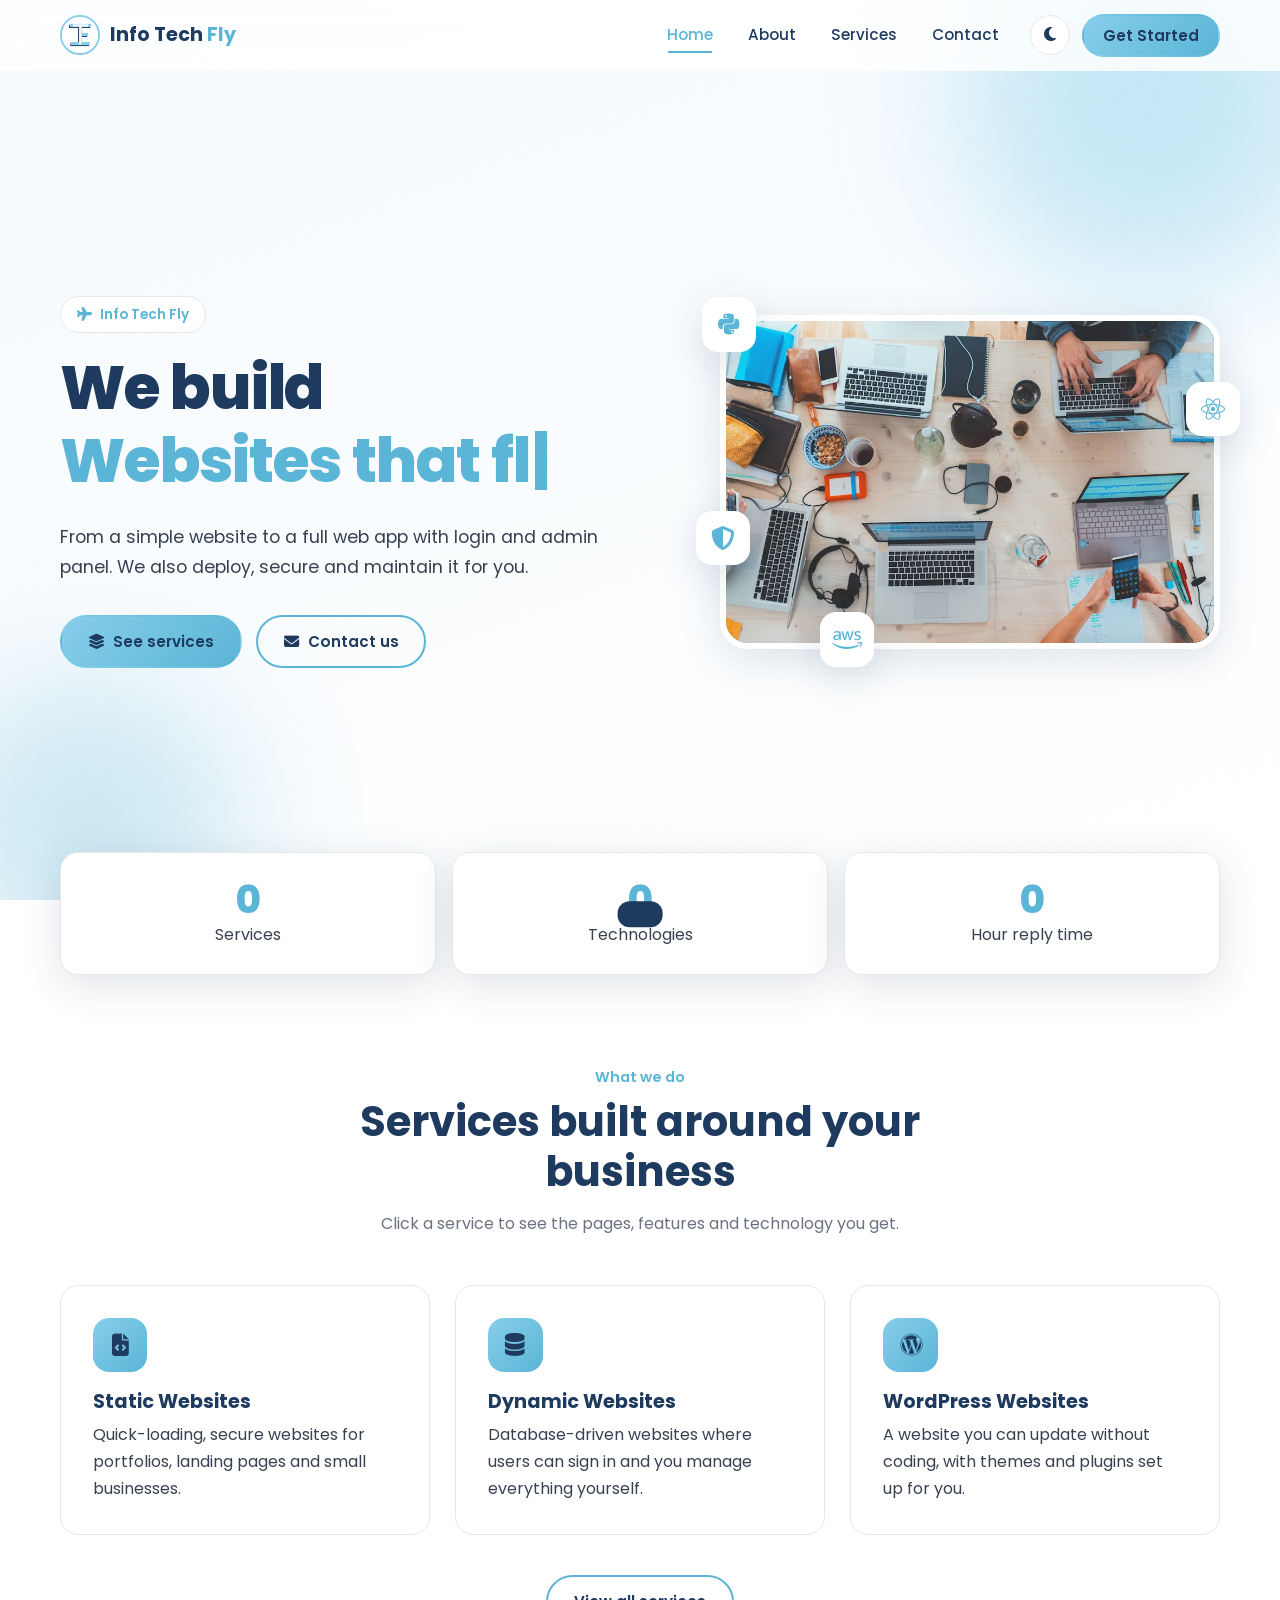
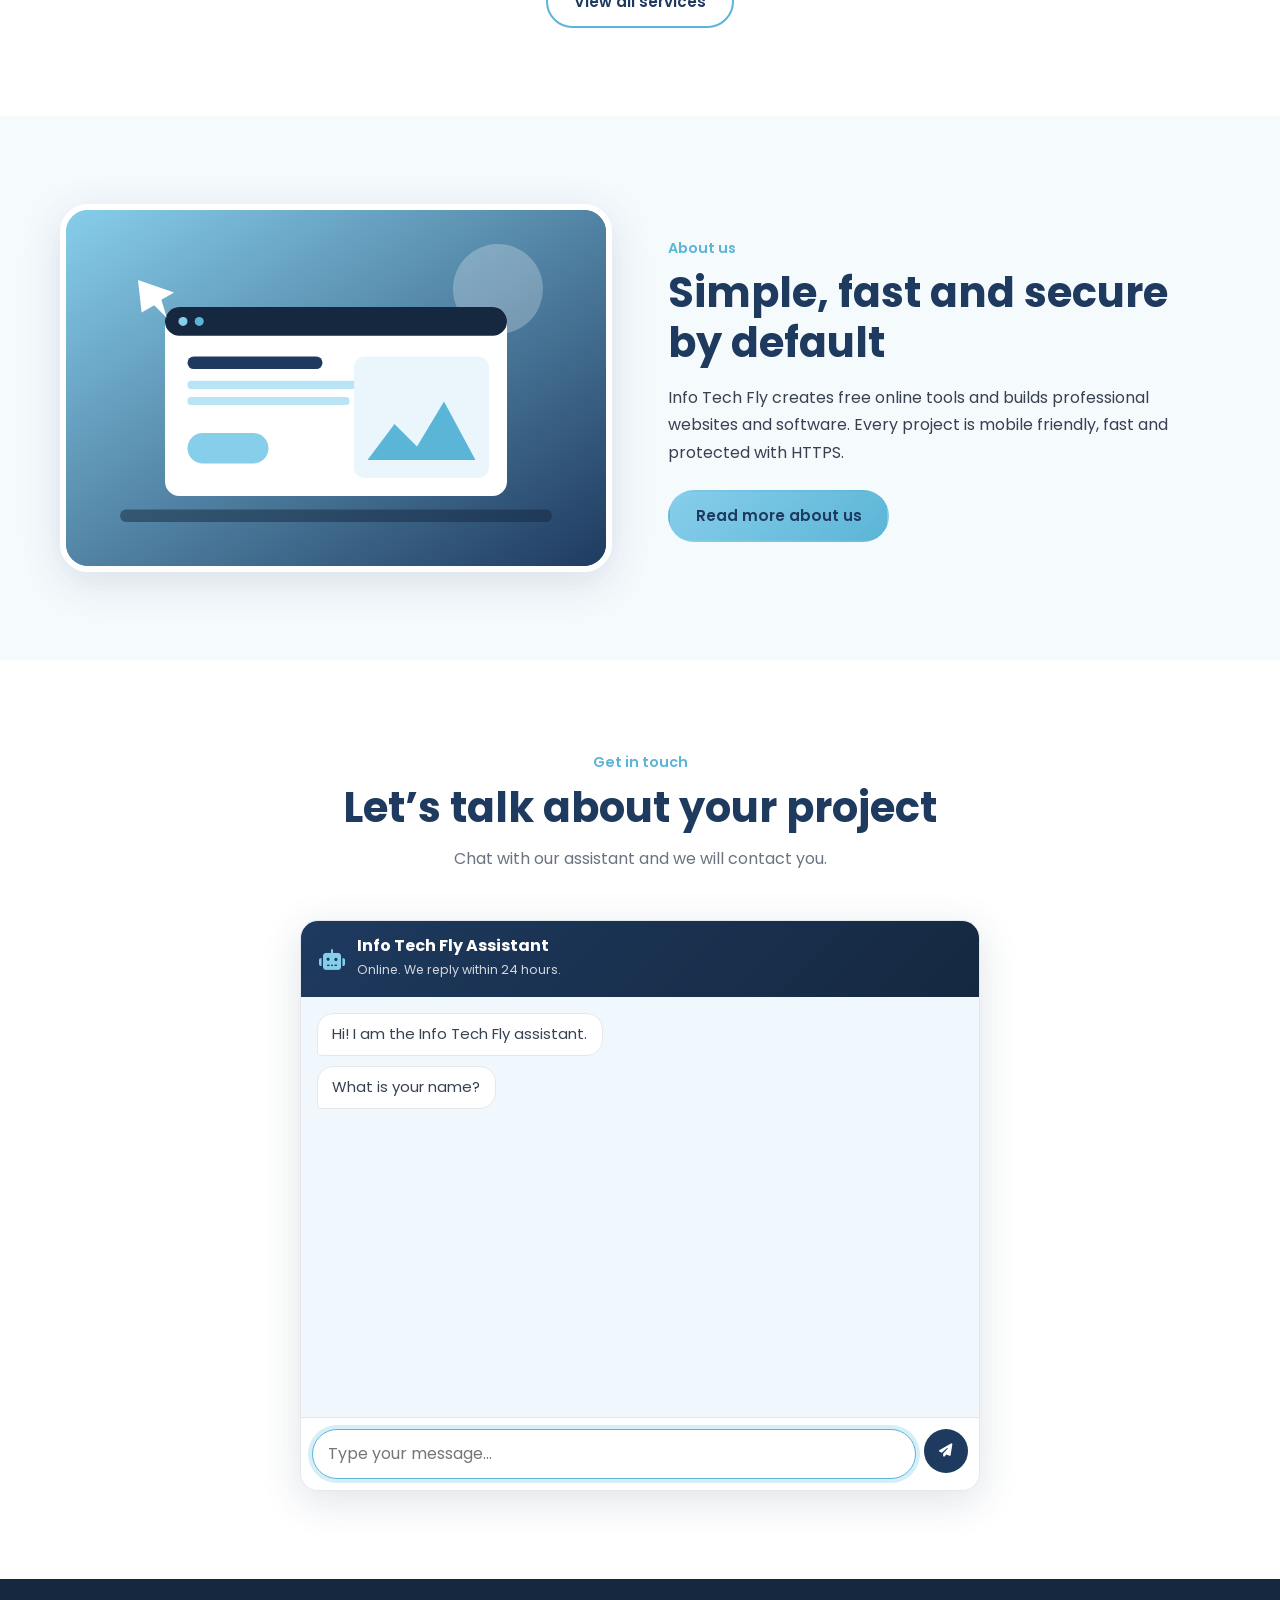
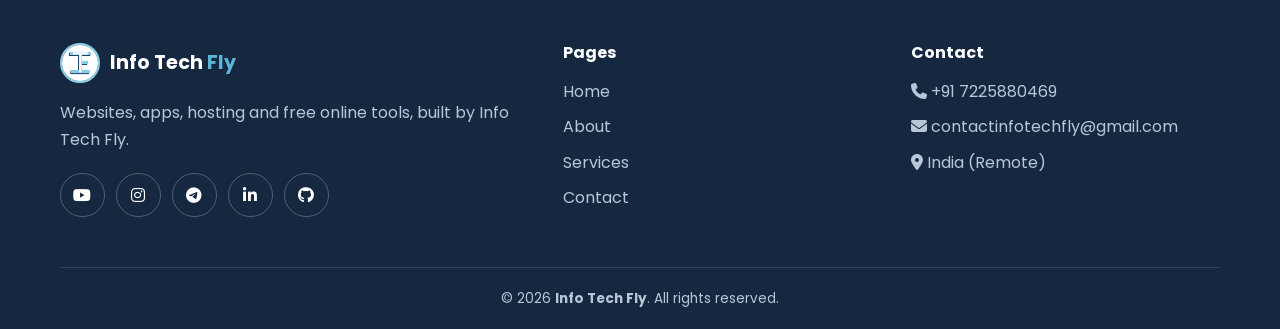
==== index.html @ 6f23f828 "Add website code." ====
<!DOCTYPE html>
<html lang="en">
  <head>
    <meta charset="UTF-8">
    <script async
      src="https://www.googletagmanager.com/gtag/js?id=G-BWQW6Z6Z4K"></script>
    <script>
  window.dataLayer = window.dataLayer || [];
  function gtag(){dataLayer.push(arguments);}
  gtag('js', new Date());
  gtag('config', 'G-BWQW6Z6Z4K');
</script>
    <meta name="viewport"
      content="width=device-width, initial-scale=1, viewport-fit=cover">
    <title>Info Tech Fly</title>
    <meta name="description"
      content="Info Tech Fly builds websites, apps and cloud hosting, and shares free online tools.">
    <meta name="theme-color" content="#1E3A5F">
    <link rel="icon" href="img/Logo.png" type="image/png">
    <link rel="preconnect" href="https://fonts.googleapis.com"><link
      rel="preconnect" href="https://fonts.gstatic.com" crossorigin>
    <link
      href="https://fonts.googleapis.com/css2?family=Poppins:wght@400;500;600;700;800&display=swap"
      rel="stylesheet">
    <link rel="stylesheet"
      href="https://cdnjs.cloudflare.com/ajax/libs/font-awesome/6.5.1/css/all.min.css">
    <link rel="stylesheet" href="css/style.css">
    <script src="js/components.js"></script>
  </head>
  <body>
    <main>
      <section class="hero"><div class="blob a"></div><div class="blob b"></div>
        <div class="wrap">
          <div data-a="left"><span class="badge"><i
                class="fa-solid fa-plane"></i> Info Tech Fly</span>
            <h1>We build<span class="type"
                data-type="Websites that fly|Apps and software|Cloud hosting|Free online tools|Secure and fast"></span></h1>
            <p class="lead">From a simple website to a full web app with login
              and admin panel. We also deploy, secure and maintain it for
              you.</p>
            <div class="row"><a href="services.html" class="btn"><i
                  class="fa-solid fa-layer-group"></i> See services</a><a
                href="#contact" class="btn out"><i
                  class="fa-solid fa-envelope"></i> Contact us</a></div></div>
          <div class="visual" data-a="right"><div class="frame"><img
                src="img/hero.avif" alt="Team building websites and apps"
                onerror="this.remove()"></div>
            <i class="fa-brands fa-python chip"
              style="--d:6s;top:-18px;left:-18px"></i><i
              class="fa-brands fa-react chip"
              style="--d:8s;top:20%;right:-20px"></i>
            <i class="fa-brands fa-aws chip"
              style="--d:7s;bottom:-18px;left:20%"></i><i
              class="fa-solid fa-shield-halved chip"
              style="--d:9s;bottom:25%;left:-24px"></i></div>
        </div></section>
      <div class="wrap"><div class="stats">
          <div class="stat" data-a="zoom"><b
              data-count="6">0</b>Services</div><div class="stat"
            data-a="zoom"><b data-count="16">0</b>Technologies</div>
          <div class="stat" data-a="zoom"><b data-count="24">0</b>Hour reply
            time</div></div></div>
      <section><div class="wrap"><div class="sh" data-a="up"><span>What we
              do</span><h2>Services built around your business</h2><p>Click a
              service to see the pages, features and technology you
              get.</p></div>
          <div class="grid" id="homeSvc"></div>
          <div class="row" style="justify-content:center;margin-top:2.5rem"><a
              href="services.html" class="btn out">View all
              services</a></div></div></section>
      <section class="alt"><div class="wrap split">
          <div class="frame" data-a="left"><img src="img/about.svg"
              alt="Our team at work"></div>
          <div data-a="right"><div class="sh"
              style="text-align:left;margin:0 0 1rem"><span>About
                us</span><h2>Simple, fast and secure by default</h2></div>
            <p>Info Tech Fly creates free online tools and builds professional
              websites and software. Every project is mobile friendly, fast and
              protected with HTTPS.</p>
            <div class="row" style="margin-top:1.5rem"><a href="about.html"
                class="btn">Read more about us</a></div></div></div></section>
      <section id="contact"><div class="wrap"><div class="sh"
            data-a="up"><span>Get in touch</span><h2>Let’s talk about your
              project</h2><p>Chat with our assistant and we will contact
              you.</p></div>
          <div style="max-width:680px;margin:auto" data-a="zoom"
            data-lead-form></div></div></section>
    </main>
    <div id="site-footer"></div>
    <script src="js/data.js"></script>
    <script src="js/config.js"></script>
    <script src="js/chatbot.js"></script>
    <script src="js/main.js"></script>
  </body></html>
---- css/style.css ----
:root {
  --sky: #87ceeb;
  --sky-d: #5bb5d6;
  --navy: #1e3a5f;
  --navy-d: #152840;
  --bg: #fff;
  --bg2: #f1f8fd;
  --card: #fff;
  --tx: #374151;
  --hc: #1e3a5f;
  --mu: #6b7280;
  --bd: #e5e7eb;
  --hd: rgba(255, 255, 255, 0.82);
  --sh: 0 10px 40px rgba(30, 58, 95, 0.14);
  --r: 18px;
  --t: 0.35s cubic-bezier(0.4, 0, 0.2, 1);
}
[data-theme="dark"] {
  --bg: #0b1625;
  --bg2: #0f2036;
  --card: #142842;
  --tx: #c9d6e4;
  --hc: #d7efff;
  --mu: #93a7bd;
  --bd: #24405f;
  --hd: rgba(11, 22, 37, 0.82);
  --sh: 0 10px 40px rgba(0, 0, 0, 0.45);
}
* {
  box-sizing: border-box;
  margin: 0;
  padding: 0;
}
html {
  scroll-behavior: smooth;
  scroll-padding-top: 5rem;
  -webkit-text-size-adjust: 100%;
  overflow-x: hidden;
  max-width: 100%;
}
body {
  font:
    400 16px/1.7 Poppins,
    system-ui,
    sans-serif;
  background: var(--bg);
  color: var(--tx);
  overflow-x: hidden;
  max-width: 100vw;
  position: relative;
  transition:
    background 0.3s,
    color 0.3s;
}
img {
  max-width: 100%;
  display: block;
}
a {
  color: inherit;
  text-decoration: none;
}
ul {
  list-style: none;
}
h1,
h2,
h3,
h4 {
  color: var(--hc);
  line-height: 1.2;
}
:focus-visible {
  outline: 3px solid var(--sky-d);
  outline-offset: 3px;
}
.wrap {
  width: min(1160px, 92%);
  margin: 0 auto;
}
section {
  padding: 5.5rem 0;
}
.alt {
  background: color-mix(in srgb, var(--bg2) 72%, transparent);
}
#prog {
  position: fixed;
  top: 0;
  left: 0;
  height: 3px;
  width: 100%;
  transform: scaleX(0);
  transform-origin: left;
  background: linear-gradient(90deg, var(--sky), var(--sky-d));
  z-index: 100;
}
.hdr {
  position: fixed;
  inset: 0 0 auto;
  z-index: 90;
  background: var(--hd);
  backdrop-filter: blur(14px);
  -webkit-backdrop-filter: blur(14px);
  border-bottom: 1px solid transparent;
  transition:
    box-shadow var(--t),
    border-color var(--t);
  width: 100%;
  max-width: 100vw;
}
.hdr.scrolled {
  box-shadow: 0 4px 24px rgba(0, 0, 0, 0.12);
  border-color: var(--bd);
}
.hdr .wrap {
  display: flex;
  align-items: center;
  gap: 1rem;
  height: 4.4rem;
  transition: height var(--t);
  min-width: 0;
}
.hdr.scrolled .wrap {
  height: 3.7rem;
}
.brand {
  display: flex;
  align-items: center;
  gap: 0.6rem;
  font-weight: 700;
  font-size: 1.2rem;
  color: var(--hc);
  margin-right: auto;
  min-width: 0;
}
.brand span:last-child {
  white-space: nowrap;
  overflow: hidden;
  text-overflow: ellipsis;
}
.brand b {
  color: var(--sky-d);
}
.logo {
  width: 2.5rem;
  height: 2.5rem;
  border-radius: 50%;
  overflow: hidden;
  background: #fff;
  border: 2px solid var(--sky);
  display: grid;
  place-items: center;
  transition: transform 0.6s;
  flex: none;
}
.brand:hover .logo {
  transform: rotate(360deg);
}
.logo img {
  width: 100%;
  height: 100%;
  object-fit: cover;
}
.menu {
  display: flex;
  gap: 0.3rem;
}
.menu a {
  position: relative;
  padding: 0.45rem 0.95rem;
  font-weight: 500;
  font-size: 0.95rem;
  color: var(--hc);
  border-radius: 99px;
  transition: color 0.25s;
  white-space: nowrap;
}
.menu a::after {
  content: "";
  position: absolute;
  left: 1rem;
  right: 1rem;
  bottom: 0.15rem;
  height: 2px;
  background: var(--sky-d);
  transform: scaleX(0);
  transition: transform 0.3s;
}
.menu a:hover::after,
.menu a.on::after {
  transform: scaleX(1);
}
.menu a.on {
  color: var(--sky-d);
}
.tbtn {
  width: 2.5rem;
  height: 2.5rem;
  border-radius: 50%;
  border: 1.5px solid var(--bd);
  background: var(--card);
  color: var(--hc);
  cursor: pointer;
  font-size: 1rem;
  flex: none;
  transition:
    transform 0.4s,
    background 0.3s;
}
.tbtn:hover {
  transform: rotate(25deg) scale(1.1);
  background: var(--sky);
  color: var(--navy);
}
.tbtn .fa-sun {
  display: none;
}
[data-theme="dark"] .tbtn .fa-sun {
  display: inline;
}
[data-theme="dark"] .tbtn .fa-moon {
  display: none;
}
.burger {
  display: none;
  width: 2.5rem;
  height: 2.5rem;
  border: 0;
  background: none;
  cursor: pointer;
  flex-direction: column;
  justify-content: center;
  gap: 5px;
  align-items: center;
  flex: none;
}
.burger i {
  width: 22px;
  height: 2px;
  background: var(--hc);
  transition:
    transform 0.3s,
    opacity 0.3s;
}
.burger.on i:nth-child(1) {
  transform: translateY(7px) rotate(45deg);
}
.burger.on i:nth-child(2) {
  opacity: 0;
}
.burger.on i:nth-child(3) {
  transform: translateY(-7px) rotate(-45deg);
}
.btn {
  position: relative;
  overflow: hidden;
  display: inline-flex;
  align-items: center;
  justify-content: center;
  gap: 0.55rem;
  padding: 0.8rem 1.6rem;
  border-radius: 99px;
  border: 2px solid transparent;
  font: 600 0.95rem Poppins;
  cursor: pointer;
  color: var(--navy);
  background: linear-gradient(135deg, var(--sky), var(--sky-d));
  transition:
    transform 0.25s,
    box-shadow 0.25s;
  white-space: nowrap;
}
.btn::after {
  content: "";
  position: absolute;
  top: 0;
  left: -80%;
  width: 50%;
  height: 100%;
  background: linear-gradient(
    100deg,
    transparent,
    rgba(255, 255, 255, 0.55),
    transparent
  );
  transform: skewX(-20deg);
  transition: left 0.6s;
}
.btn:hover {
  transform: translateY(-3px);
  box-shadow: 0 10px 26px rgba(91, 181, 214, 0.55);
}
.btn:hover::after {
  left: 130%;
}
.btn.out {
  background: transparent;
  border-color: var(--sky-d);
  color: var(--hc);
}
.btn.out:hover {
  background: var(--sky);
  color: var(--navy);
}
.btn:disabled {
  opacity: 0.65;
  cursor: wait;
}
.hero {
  position: relative;
  min-height: 100vh;
  display: flex;
  align-items: center;
  padding: 8rem 0 4rem;
  background: linear-gradient(
    160deg,
    color-mix(in srgb, var(--bg2) 75%, transparent),
    transparent
  );
  overflow: hidden;
}
.blob {
  position: absolute;
  border-radius: 50%;
  filter: blur(70px);
  opacity: 0.45;
  animation: blob 14s ease-in-out infinite;
  pointer-events: none;
}
.blob.a {
  width: 380px;
  height: 380px;
  background: var(--sky);
  top: -90px;
  right: -60px;
}
.blob.b {
  width: 300px;
  height: 300px;
  background: var(--sky-d);
  bottom: -80px;
  left: -60px;
  animation-delay: -6s;
  opacity: 0.3;
}
@keyframes blob {
  50% {
    transform: translate(40px, 30px) scale(1.15);
  }
}
.hero .wrap {
  position: relative;
  display: grid;
  grid-template-columns: 1.1fr 0.9fr;
  gap: 3rem;
  align-items: center;
  min-width: 0;
}
.badge {
  display: inline-flex;
  gap: 0.5rem;
  align-items: center;
  padding: 0.35rem 1rem;
  border-radius: 99px;
  background: var(--card);
  border: 1px solid var(--bd);
  color: var(--sky-d);
  font-weight: 600;
  font-size: 0.85rem;
  margin-bottom: 1.2rem;
  max-width: 100%;
}
.hero h1 {
  font-size: clamp(2.2rem, 5.2vw, 3.8rem);
  font-weight: 800;
  letter-spacing: -0.02em;
  overflow-wrap: break-word;
}
.type {
  display: block;
  min-height: 1.3em;
  color: var(--sky-d);
  overflow-wrap: break-word;
}
.type.code {
  font:
    600 0.55em/1.5 ui-monospace,
    "Cascadia Code",
    Consolas,
    monospace;
  margin-top: 0.5rem;
  padding: 0.35rem 0.9rem;
  border-radius: 10px;
  width: fit-content;
  max-width: 100%;
  background: var(--navy-d);
  color: var(--sky);
  overflow-wrap: anywhere;
}
.type.code::before {
  content: "> ";
  color: #10b981;
}
.type::after {
  content: "|";
  margin-left: 3px;
  animation: caret 1s steps(1) infinite;
}
@keyframes caret {
  50% {
    opacity: 0;
  }
}
.hero p.lead {
  margin: 1.2rem 0 2rem;
  max-width: 34rem;
  font-size: 1.1rem;
}
.row {
  display: flex;
  gap: 0.9rem;
  flex-wrap: wrap;
}
.visual {
  position: relative;
  min-width: 0;
}
.frame {
  border-radius: 28px;
  overflow: hidden;
  box-shadow: var(--sh);
  border: 6px solid var(--card);
  background: linear-gradient(135deg, var(--sky), var(--navy));
  aspect-ratio: 3/2;
  animation: float 7s ease-in-out infinite;
}
.frame img {
  width: 100%;
  height: 100%;
  object-fit: cover;
  transition: transform 0.8s;
}
.frame:hover img {
  transform: scale(1.07);
}
@keyframes float {
  50% {
    transform: translateY(-14px);
  }
}
.chip {
  position: absolute;
  width: 3.4rem;
  height: 3.4rem;
  display: grid;
  place-items: center;
  font-size: 1.5rem;
  border-radius: 16px;
  background: var(--card);
  color: var(--sky-d);
  box-shadow: var(--sh);
  animation: float var(--d, 6s) ease-in-out infinite;
}
.sh {
  text-align: center;
  max-width: 42rem;
  margin: 0 auto 3rem;
}
.sh span {
  display: inline-block;
  color: var(--sky-d);
  font-weight: 600;
  font-size: 0.9rem;
  margin-bottom: 0.5rem;
}
.sh h2 {
  font-size: clamp(1.8rem, 3.6vw, 2.6rem);
  margin-bottom: 0.8rem;
}
.sh p {
  color: var(--mu);
}
.grid {
  display: grid;
  gap: 1.6rem;
  grid-template-columns: repeat(auto-fit, minmax(260px, 1fr));
}
.card {
  background: var(--card);
  border: 1px solid var(--bd);
  border-radius: var(--r);
  padding: 2rem;
  transition:
    transform var(--t),
    box-shadow var(--t),
    border-color var(--t);
  min-width: 0;
}
.card:hover {
  transform: translateY(-8px);
  box-shadow: var(--sh);
  border-color: var(--sky-d);
}
.card .ic {
  width: 3.4rem;
  height: 3.4rem;
  display: grid;
  place-items: center;
  border-radius: 16px;
  font-size: 1.4rem;
  color: var(--navy);
  background: linear-gradient(135deg, var(--sky), var(--sky-d));
  margin-bottom: 1.1rem;
  transition: transform 0.5s;
}
.card:hover .ic {
  transform: rotate(-10deg) scale(1.12);
}
.card h3 {
  font-size: 1.2rem;
  margin-bottom: 0.5rem;
}
.split {
  display: grid;
  grid-template-columns: 1fr 1fr;
  gap: 3.5rem;
  align-items: center;
  min-width: 0;
}
.split .frame {
  animation: none;
}
.stats {
  display: grid;
  grid-template-columns: repeat(auto-fit, minmax(150px, 1fr));
  gap: 1rem;
  margin-top: -3rem;
  position: relative;
  z-index: 2;
}
.stat {
  text-align: center;
  padding: 1.6rem 1rem;
  background: var(--card);
  border-radius: var(--r);
  box-shadow: var(--sh);
  border: 1px solid var(--bd);
}
.stat b {
  display: block;
  font-size: 2.4rem;
  color: var(--sky-d);
  font-weight: 800;
  line-height: 1.1;
}
.cta {
  text-align: center;
  background: linear-gradient(135deg, var(--navy), var(--navy-d));
  color: #cbd9e8;
  border-radius: 28px;
  padding: 3.5rem 1.5rem;
}
.cta h2 {
  color: #fff;
  margin-bottom: 0.8rem;
}
.cta .btn {
  margin-top: 1.4rem;
}
.phero {
  position: relative;
  overflow: hidden;
  padding: 9rem 0 5rem;
  background: linear-gradient(
    160deg,
    color-mix(in srgb, var(--bg2) 75%, transparent),
    transparent
  );
}
.phero .wrap {
  position: relative;
  display: grid;
  grid-template-columns: 1.1fr 0.9fr;
  gap: 3rem;
  align-items: center;
  min-width: 0;
}
.phero h1 {
  font-size: clamp(2rem, 4.6vw, 3.2rem);
  font-weight: 800;
  margin-bottom: 1rem;
  overflow-wrap: break-word;
}
.tl {
  position: relative;
  max-width: 720px;
  margin: 0 auto;
  padding-left: 3.2rem;
}
.tl::before,
.tl i {
  content: "";
  position: absolute;
  left: 1.05rem;
  top: 0;
  width: 3px;
  height: 100%;
  background: var(--bd);
  border-radius: 3px;
}
.tl i {
  background: linear-gradient(var(--sky), var(--sky-d));
  transform-origin: top;
  transform: scaleY(var(--p, 0));
  transition: transform 0.15s linear;
}
.tl .it {
  position: relative;
  margin-bottom: 1.6rem;
}
.tl .it::before {
  content: attr(data-n);
  position: absolute;
  left: -3.2rem;
  top: 1rem;
  width: 2.1rem;
  height: 2.1rem;
  border-radius: 50%;
  display: grid;
  place-items: center;
  font-weight: 700;
  font-size: 0.85rem;
  background: var(--sky);
  color: var(--navy);
  box-shadow: 0 0 0 6px var(--bg);
}
.alt .tl .it::before {
  box-shadow: 0 0 0 6px var(--bg2);
}
.svc {
  padding: 0;
  overflow: hidden;
  cursor: pointer;
  display: flex;
  flex-direction: column;
  transform-style: preserve-3d;
  will-change: transform;
}
.svc.card:hover {
  transform: none;
}
.js .svc[data-a].in {
  transition:
    opacity 0.8s,
    transform 0.15s linear,
    box-shadow 0.35s,
    border-color 0.35s;
}
.media {
  position: relative;
  aspect-ratio: 3/2;
  overflow: hidden;
  background: linear-gradient(135deg, var(--sky), var(--navy));
}
.media img {
  width: 100%;
  height: 100%;
  object-fit: cover;
  transition: transform 0.7s;
}
.svc:hover .media img {
  transform: scale(1.1);
}
.peek {
  position: absolute;
  right: 0.8rem;
  top: 0.8rem;
  width: 2.4rem;
  height: 2.4rem;
  display: grid;
  place-items: center;
  border-radius: 50%;
  background: var(--card);
  color: var(--hc);
  opacity: 0;
  transform: scale(0.6);
  transition: 0.3s;
}
.svc:hover .peek {
  opacity: 1;
  transform: none;
}
.sb {
  padding: 1.5rem;
  display: flex;
  flex-direction: column;
  gap: 0.5rem;
  flex: 1;
  min-width: 0;
}
.tag {
  width: fit-content;
  font-size: 0.78rem;
  font-weight: 600;
  color: var(--sky-d);
}
.more {
  margin-top: auto;
  padding-top: 0.6rem;
  font-weight: 600;
  color: var(--hc);
}
.more i {
  transition: transform 0.3s;
}
.svc:hover .more i {
  transform: translateX(6px);
}
.chips {
  display: flex;
  flex-wrap: wrap;
  gap: 0.45rem;
}
.tc {
  display: inline-flex;
  align-items: center;
  gap: 0.4rem;
  padding: 0.25rem 0.75rem;
  border-radius: 99px;
  background: var(--bg2);
  border: 1px solid var(--bd);
  font-size: 0.8rem;
  color: var(--hc);
  min-width: 0;
}
.tc i {
  color: var(--sky-d);
}
.marq {
  overflow: hidden;
  mask-image: linear-gradient(
    90deg,
    transparent,
    #000 8%,
    #000 92%,
    transparent
  );
}
.marq div {
  display: flex;
  gap: 1rem;
  width: max-content;
  animation: mq 40s linear infinite;
}
.marq:hover div {
  animation-play-state: paused;
}
@keyframes mq {
  to {
    transform: translateX(-50%);
  }
}
.tech {
  min-width: 170px;
  text-align: center;
  padding: 1.2rem;
}
.tech i {
  font-size: 2rem;
  color: var(--sky-d);
  margin-bottom: 0.4rem;
  transition: transform 0.4s;
}
.tech:hover i {
  transform: scale(1.25) rotate(-8deg);
}
.tech h4 {
  font-size: 0.95rem;
}
.tech p {
  font-size: 0.8rem;
  color: var(--mu);
  line-height: 1.4;
}
html:has(dialog[open]) {
  overflow: hidden;
}
dialog.modal {
  margin: auto;
  width: min(980px, 94vw);
  height: min(640px, 90vh);
  border: 0;
  border-radius: 26px;
  padding: 0;
  background: var(--card);
  color: var(--tx);
  box-shadow: 0 40px 100px rgba(0, 0, 0, 0.5);
  overflow: hidden;
}
dialog.modal[open] {
  display: flex;
  flex-direction: column;
  animation: pop 0.45s cubic-bezier(0.2, 1.1, 0.3, 1);
}
dialog.modal::backdrop {
  background: rgba(11, 22, 37, 0.7);
  backdrop-filter: blur(6px);
  -webkit-backdrop-filter: blur(6px);
  animation: fade 0.3s;
}
@keyframes pop {
  from {
    opacity: 0;
    transform: scale(0.88) translateY(40px);
  }
}
@keyframes fade {
  from {
    opacity: 0;
  }
}
.mx {
  position: absolute;
  top: 0.9rem;
  right: 0.9rem;
  z-index: 5;
  width: 2.6rem;
  height: 2.6rem;
  border-radius: 50%;
  border: 1px solid var(--bd);
  background: var(--card);
  color: var(--hc);
  cursor: pointer;
  font-size: 1.1rem;
  box-shadow: 0 4px 14px rgba(0, 0, 0, 0.2);
  transition:
    transform 0.35s,
    background 0.25s;
}
.mx:hover {
  transform: rotate(90deg);
  background: var(--sky);
  color: var(--navy);
}
.mgrid {
  flex: 1;
  min-height: 0;
  display: grid;
  grid-template-columns: 0.9fr 1.1fr;
}
.mside {
  position: relative;
  display: flex;
  flex-direction: column;
  justify-content: flex-end;
  gap: 0.7rem;
  padding: 1.6rem;
  color: #dbe8f5;
  background: linear-gradient(135deg, var(--sky), var(--navy));
  overflow: hidden;
  isolation: isolate;
}
.mside img {
  position: absolute;
  inset: 0;
  width: 100%;
  height: 100%;
  object-fit: cover;
  z-index: -2;
  animation: zin 8s ease-out both;
}
@keyframes zin {
  from {
    transform: scale(1.15);
  }
}
.mside::before {
  content: "";
  position: absolute;
  inset: 0;
  z-index: -1;
  background: linear-gradient(
    180deg,
    rgba(21, 40, 64, 0.15) 0%,
    rgba(21, 40, 64, 0.92) 70%
  );
}
.mside h3 {
  color: #fff;
  font-size: 1.8rem;
}
.mside .tag {
  color: var(--sky);
  background: rgba(255, 255, 255, 0.12);
  padding: 0.2rem 0.8rem;
  border-radius: 99px;
  backdrop-filter: blur(6px);
}
.mside .tc {
  background: rgba(255, 255, 255, 0.12);
  border-color: rgba(255, 255, 255, 0.25);
  color: #fff;
}
.mside .tc i {
  color: var(--sky);
}
.mnav {
  display: flex;
  align-items: center;
  gap: 0.6rem;
  margin-top: 0.6rem;
  font-size: 0.85rem;
}
.mnav button {
  width: 2.4rem;
  height: 2.4rem;
  border-radius: 50%;
  border: 1px solid rgba(255, 255, 255, 0.35);
  background: rgba(255, 255, 255, 0.1);
  color: #fff;
  cursor: pointer;
  transition: 0.25s;
}
.mnav button:hover {
  background: var(--sky);
  color: var(--navy);
  transform: scale(1.1);
}
.mmain {
  overflow: auto;
  padding: 2rem 1.8rem 1.4rem;
  overscroll-behavior: contain;
}
.mmain h4 {
  font-size: 1.05rem;
  margin: 1.6rem 0 0.8rem;
}
.mmain > h4:first-child {
  margin-top: 0;
}
.pl {
  display: grid;
  gap: 0.6rem;
}
.pl li {
  display: flex;
  gap: 0.9rem;
  padding: 0.8rem 1rem;
  border-radius: 14px;
  background: var(--bg2);
  border: 1px solid var(--bd);
  animation: up 0.5s both;
  animation-delay: calc(var(--i) * 70ms);
  transition:
    transform 0.25s,
    border-color 0.25s;
}
.pl li:hover {
  transform: translateX(6px);
  border-color: var(--sky-d);
}
@keyframes up {
  from {
    opacity: 0;
    transform: translateY(16px);
  }
}
.pl li > i {
  flex: none;
  width: 2.2rem;
  height: 2.2rem;
  display: grid;
  place-items: center;
  border-radius: 10px;
  background: linear-gradient(135deg, var(--sky), var(--sky-d));
  color: var(--navy);
}
.pl strong {
  color: var(--hc);
  display: block;
  line-height: 1.3;
}
.pl span {
  display: block;
  font-size: 0.88rem;
  color: var(--mu);
  line-height: 1.5;
}
.pk {
  display: grid;
  grid-template-columns: 1fr 1fr;
  gap: 0.5rem 0.8rem;
  font-size: 0.92rem;
}
.pk i {
  color: #10b981;
  margin-right: 0.4rem;
}
.mbar {
  display: flex;
  align-items: center;
  justify-content: space-between;
  gap: 1rem;
  flex-wrap: wrap;
  padding: 1rem 1.8rem;
  border-top: 1px solid var(--bd);
  background: var(--card);
}
.mbar small {
  color: var(--mu);
}
.mbar small i {
  color: var(--sky-d);
  margin-right: 0.4rem;
}
.mbar .row {
  margin-left: auto;
}
@media (max-width: 760px) {
  dialog.modal {
    height: 92vh;
  }
  .mgrid {
    grid-template-columns: 1fr;
    overflow: auto;
  }
  .mside {
    min-height: 230px;
  }
  .mmain {
    overflow: visible;
  }
  .pk {
    grid-template-columns: 1fr;
  }
  .mbar small {
    display: none;
  }
  .mbar .row {
    width: 100%;
  }
  .mbar .btn {
    flex: 1;
  }
}
.cgrid {
  display: grid;
  grid-template-columns: 0.8fr 1.2fr;
  gap: 2.5rem;
  align-items: start;
  min-width: 0;
}
.cc {
  display: flex;
  gap: 1rem;
  align-items: center;
  padding: 1.2rem 1.4rem;
  margin-bottom: 1rem;
  min-width: 0;
}
.cc .ic {
  margin: 0;
  flex: none;
  position: relative;
}
.cc .ic::after {
  content: "";
  position: absolute;
  inset: 0;
  border-radius: 16px;
  border: 2px solid var(--sky);
  animation: ring 2.4s ease-out infinite;
}
@keyframes ring {
  to {
    transform: scale(1.6);
    opacity: 0;
  }
}
.cc h4 {
  font-size: 1rem;
}
.cc p {
  font-size: 0.9rem;
  color: var(--mu);
  overflow-wrap: anywhere;
}
.soc {
  display: flex;
  gap: 0.7rem;
  margin-top: 1.2rem;
  flex-wrap: wrap;
}
.soc a {
  width: 2.8rem;
  height: 2.8rem;
  display: grid;
  place-items: center;
  border-radius: 50%;
  border: 1.5px solid var(--bd);
  color: var(--hc);
  transition: 0.3s;
  flex: none;
}
.soc a:hover {
  background: var(--sky);
  color: var(--navy);
  transform: translateY(-4px) rotate(8deg);
}
.fw {
  position: relative;
  overflow: hidden;
  padding: 2.2rem;
}
.fw h3 {
  font-size: 1.5rem;
  margin-bottom: 0.3rem;
}
.fw > p {
  color: var(--mu);
  margin-bottom: 1rem;
}
label {
  display: block;
  font-weight: 500;
  font-size: 0.88rem;
  margin: 1rem 0 0.3rem;
  color: var(--hc);
}
input,
textarea {
  width: 100%;
  padding: 0.8rem 1rem;
  border-radius: 12px;
  border: 1.5px solid var(--bd);
  background: var(--bg);
  color: var(--tx);
  font: inherit;
  transition:
    border-color 0.25s,
    box-shadow 0.25s;
}
input:focus,
textarea:focus {
  outline: 0;
  border-color: var(--sky-d);
  box-shadow: 0 0 0 4px rgba(135, 206, 235, 0.35);
}
.two {
  display: grid;
  grid-template-columns: 1fr 1fr;
  gap: 0 1rem;
  min-width: 0;
}
.fw .btn {
  width: 100%;
  margin-top: 1.4rem;
}
.hp {
  position: absolute;
  left: -9999px;
  opacity: 0;
}
.plane {
  position: absolute;
  left: -4rem;
  bottom: 2rem;
  font-size: 2.6rem;
  color: var(--sky-d);
  opacity: 0;
  pointer-events: none;
}
.fly .plane {
  animation: fly 2s ease-in forwards;
}
@keyframes fly {
  0% {
    opacity: 1;
    transform: translate(0, 0) rotate(0);
  }
  40% {
    transform: translate(45vw, -8rem) rotate(-15deg);
  }
  100% {
    opacity: 0;
    transform: translate(110vw, -24rem) rotate(-25deg);
  }
}
.env {
  font-size: clamp(7rem, 16vw, 11rem);
  color: var(--sky-d);
  text-align: center;
  animation: float 5s ease-in-out infinite;
  filter: drop-shadow(0 20px 30px rgba(30, 58, 95, 0.3));
}
#toast {
  position: fixed;
  left: 50%;
  bottom: 1.5rem;
  transform: translate(-50%, 200%);
  background: var(--navy);
  color: #fff;
  padding: 0.8rem 1.4rem;
  border-radius: 12px;
  font-weight: 500;
  transition: transform 0.35s;
  z-index: 200;
  max-width: 92vw;
}
#toast.on {
  transform: translate(-50%, 0);
}
#toast.bad {
  background: #ef4444;
}
.ftr {
  background: var(--navy-d);
  color: #b8c7d8;
  padding: 4rem 0 0;
  overflow: hidden;
}
.fg {
  display: grid;
  grid-template-columns: 1.5fr 1fr 1fr;
  gap: 2.5rem;
  min-width: 0;
}
.ftr .brand {
  color: #fff;
  margin: 0 0 1rem;
}
.ftr h4 {
  color: #fff;
  margin-bottom: 1rem;
}
.ftr li {
  margin-bottom: 0.5rem;
  overflow-wrap: anywhere;
}
.ftr li a {
  transition:
    color 0.2s,
    padding 0.2s;
}
.ftr li a:hover {
  color: var(--sky);
  padding-left: 6px;
}
.ftr .soc a {
  color: #fff;
  border-color: rgba(255, 255, 255, 0.25);
}
.fb {
  margin-top: 3rem;
  padding: 1.2rem 0;
  border-top: 1px solid rgba(255, 255, 255, 0.12);
  text-align: center;
  font-size: 0.85rem;
}
.js [data-a] {
  opacity: 0;
  transition:
    opacity 0.8s ease,
    transform 0.8s cubic-bezier(0.2, 0.8, 0.2, 1);
  transition-delay: var(--dl, 0s);
}
.js [data-a="up"] {
  transform: translateY(44px);
}
.js [data-a="left"] {
  transform: translateX(-60px);
}
.js [data-a="right"] {
  transform: translateX(60px);
}
.js [data-a="zoom"] {
  transform: scale(0.88);
}
.js [data-a].in {
  opacity: 1;
  transform: none;
}
@media (max-width: 900px) {
  .hero .wrap,
  .phero .wrap,
  .split,
  .cgrid {
    grid-template-columns: 1fr;
  }
  .visual,
  .phero .visual {
    order: -1;
    max-width: 30rem;
    margin: 0 auto;
    width: 100%;
  }
  .burger {
    display: flex;
  }
  .menu {
    position: fixed;
    left: 0;
    right: 0;
    top: 4.4rem;
    flex-direction: column;
    padding: 1rem;
    background: var(--card);
    border-bottom: 1px solid var(--bd);
    box-shadow: var(--sh);
    transform: translateY(-130%);
    transition: transform 0.4s;
    max-width: 100vw;
    overflow-x: hidden;
  }
  .menu.on {
    transform: none;
  }
  .menu a {
    padding: 0.8rem 1rem;
  }
  .fg {
    grid-template-columns: 1fr;
  }
  .hero {
    min-height: auto;
  }
  section {
    padding: 4rem 0;
  }
}
@media (max-width: 560px) {
  .two,
  .pk {
    grid-template-columns: 1fr;
  }
  .fw {
    padding: 1.4rem;
  }
  .brand span {
    font-size: 1.05rem;
  }
  .brand span:last-child {
    max-width: 9rem;
  }
  .hdr .wrap {
    gap: 0.6rem;
  }
  section {
    padding: 3rem 0;
  }
  .hero h1,
  .phero h1 {
    font-size: clamp(1.8rem, 7vw, 2.4rem);
  }
}
@media (prefers-reduced-motion: reduce) {
  *,
  ::before,
  ::after {
    animation: none !important;
    transition: none !important;
  }
  .js [data-a] {
    opacity: 1;
    transform: none;
  }
  html {
    scroll-behavior: auto;
  }
}
.bgfx {
  position: fixed;
  inset: 0;
  z-index: 0;
  overflow: hidden;
  pointer-events: none;
  transition: transform 0.5s ease-out;
  max-width: 100vw;
  max-height: 100vh;
}
.bgfx i,
.bgfx b {
  position: absolute;
  left: var(--x);
  top: 100%;
  font-size: var(--s);
  color: var(--sky-d);
  opacity: 0;
  will-change: transform, opacity;
  animation: drift var(--d) linear var(--dl) infinite;
}
.bgfx b {
  font:
    600 calc(var(--s) * 0.6)/1 ui-monospace,
    Consolas,
    monospace;
  color: var(--sky-d);
}
@keyframes drift {
  0% {
    opacity: 0;
    transform: translate3d(0, 0, 0) rotate(0);
  }
  10% {
    opacity: var(--o);
  }
  50% {
    transform: translate3d(var(--sx), -60vh, 0) rotate(var(--r));
  }
  90% {
    opacity: var(--o);
  }
  100% {
    opacity: 0;
    transform: translate3d(calc(var(--sx) * -1), -120vh, 0)
      rotate(calc(var(--r) * 2));
  }
}
[data-theme="dark"] .bgfx i,
[data-theme="dark"] .bgfx b {
  --o: 0.2;
}
main,
.ftr {
  position: relative;
  z-index: 1;
}
@media (prefers-reduced-motion: reduce) {
  .bgfx i,
  .bgfx b {
    animation: none !important;
    top: var(--y);
    opacity: 0.1;
  }
}
.desk-actions {
  display: flex;
  align-items: center;
  gap: 0.7rem;
  flex: none;
}
.mob-actions {
  display: none;
}
@media (max-width: 900px) {
  .desk-actions {
    display: none;
  }
  .mob-actions {
    display: flex;
    align-items: center;
    gap: 0.6rem;
    width: 100%;
    margin-top: 0.6rem;
  }
  .mob-actions .tbtn {
    flex: none;
  }
  .mob-actions .mob-cta {
    flex: 1;
    display: inline-flex;
    justify-content: center;
  }
}
@media (min-width: 901px) {
  .mob-actions {
    display: none;
  }
}
@media (max-width: 480px) {
  .chip {
    display: none;
  }
}
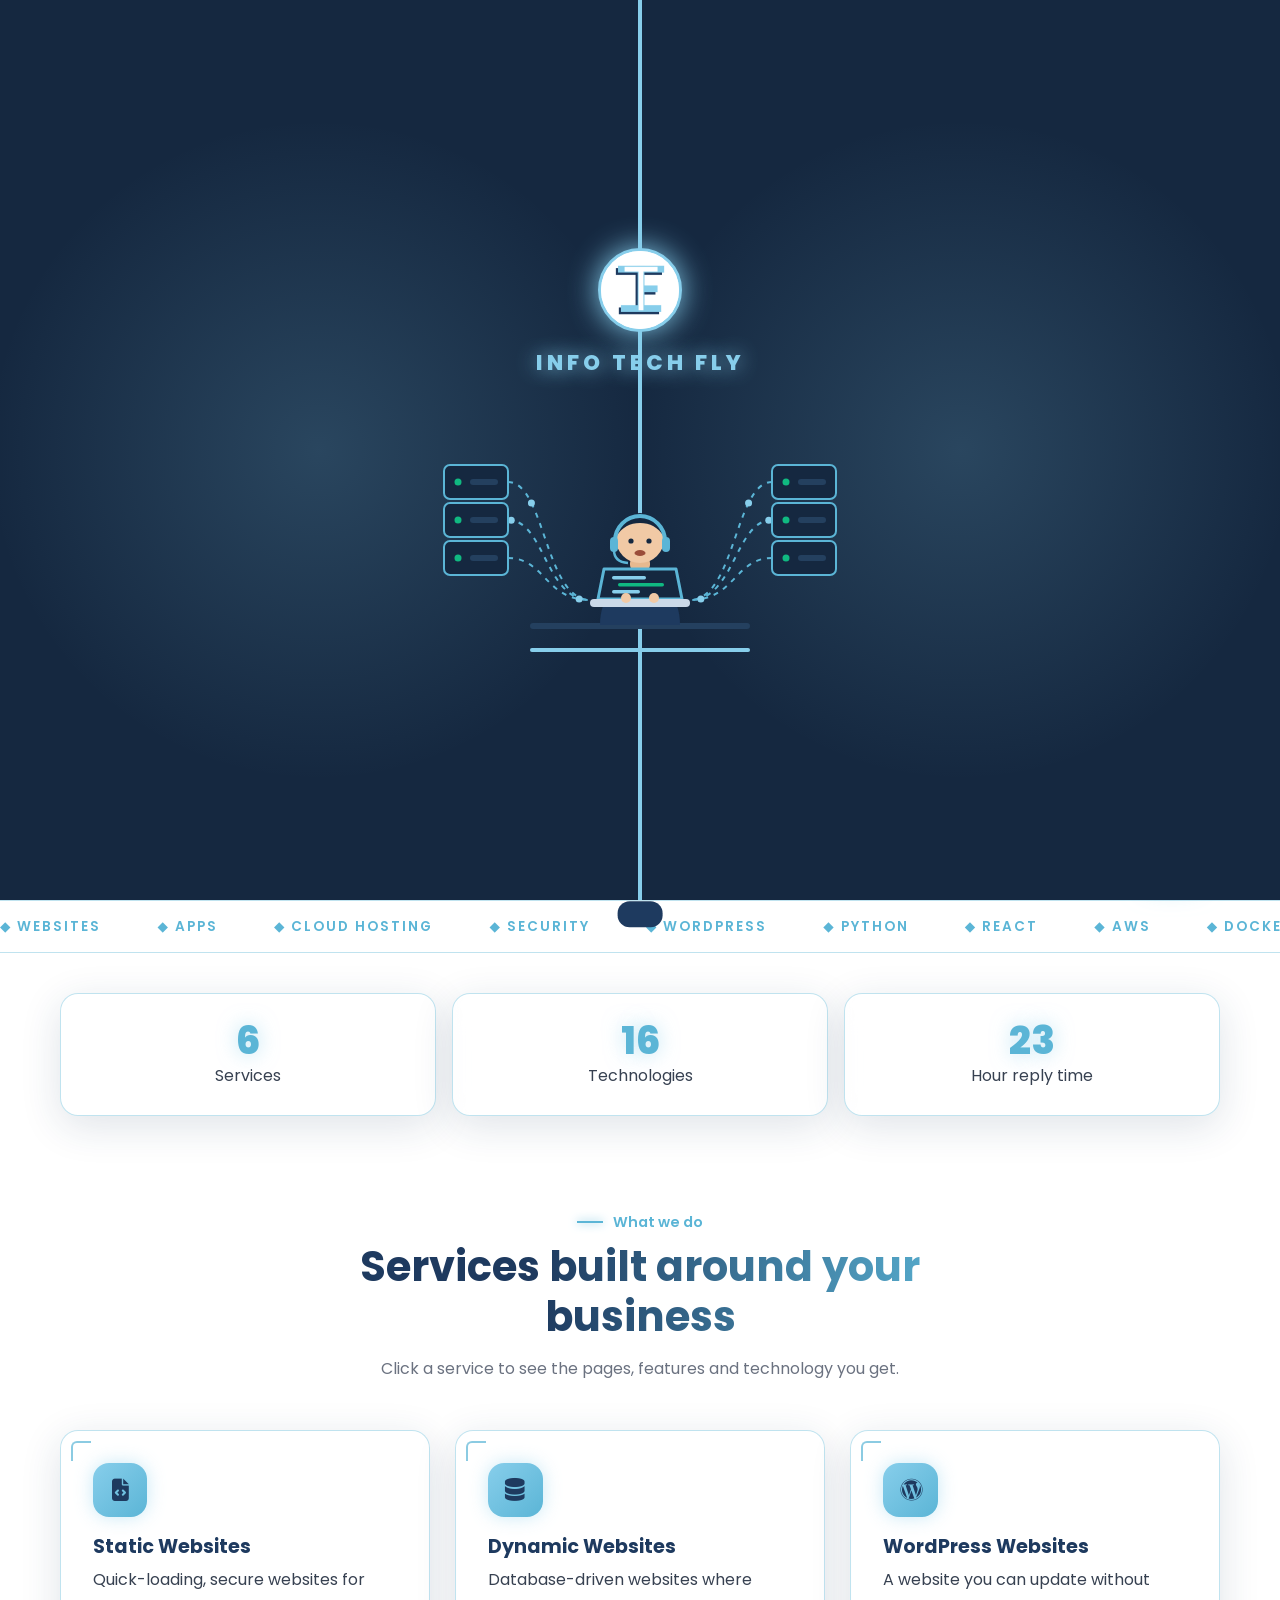
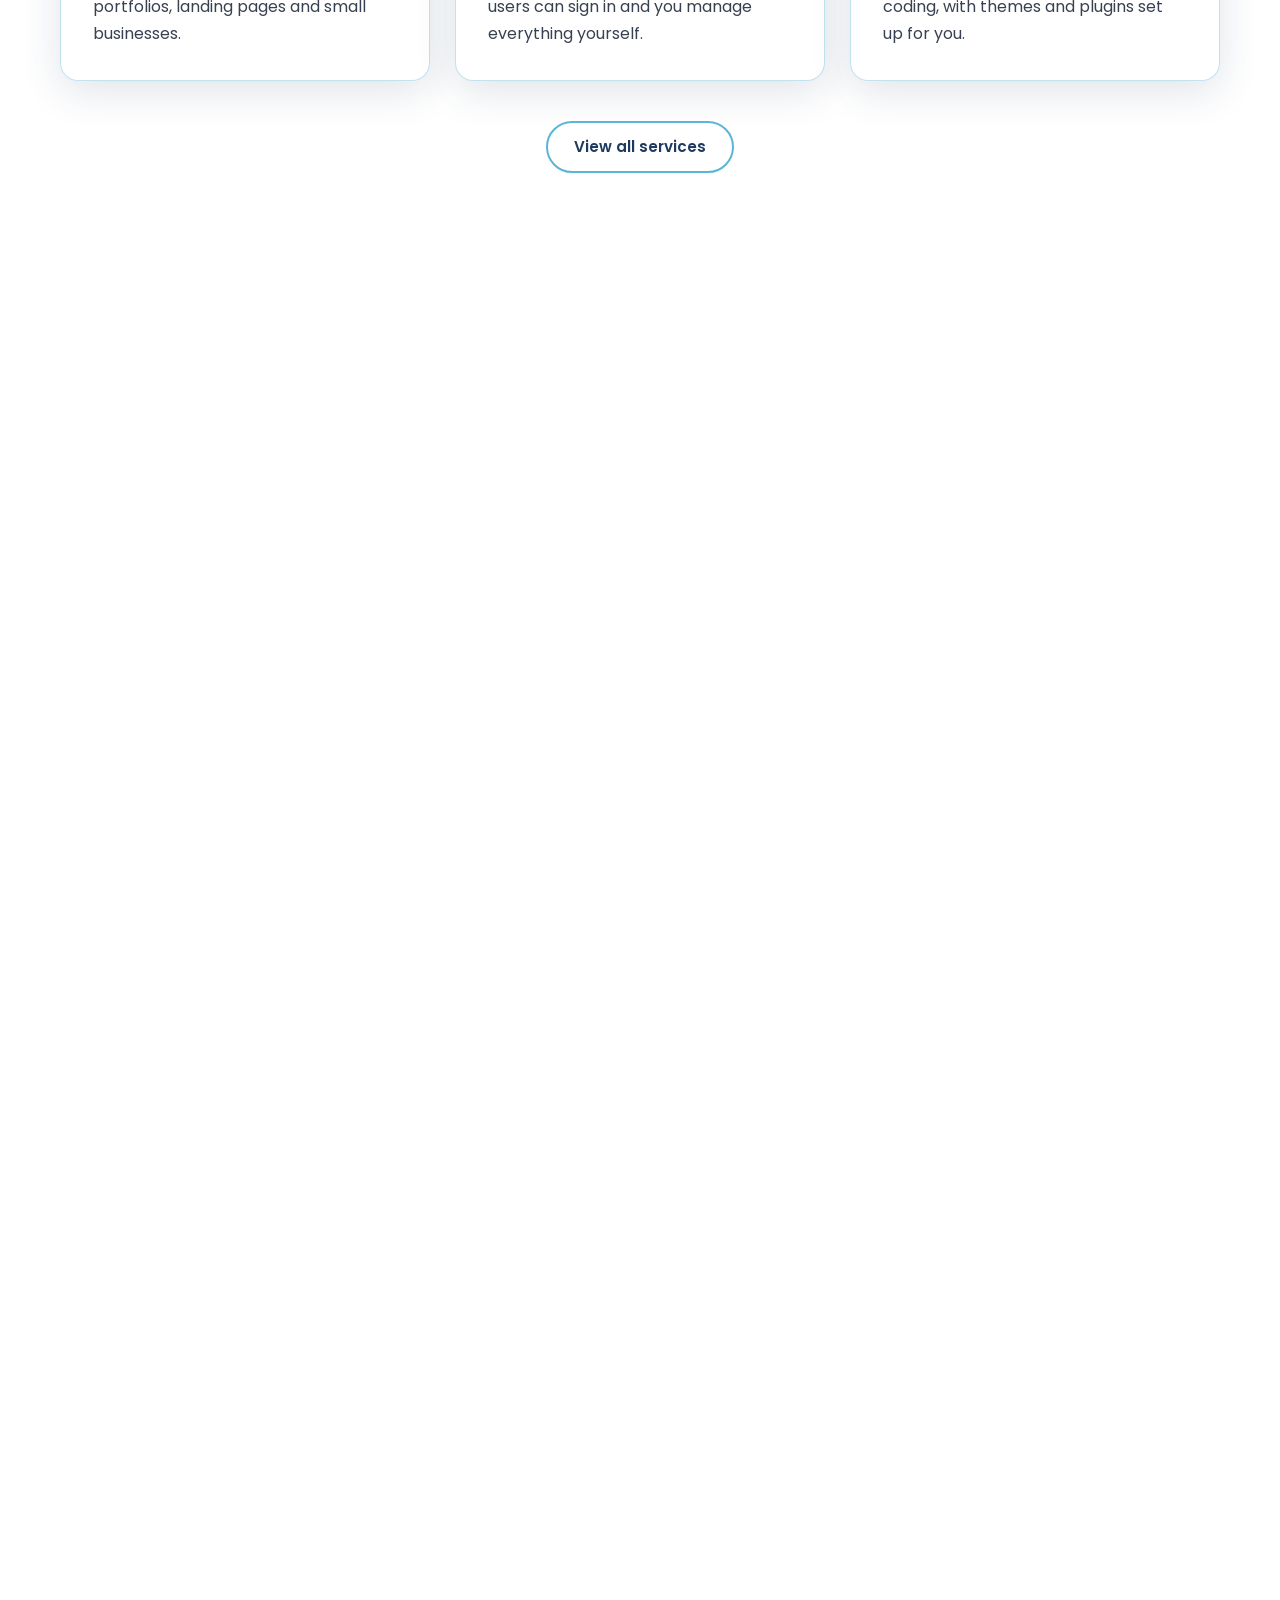
==== commit 3a7321c2: "Update the website." ====
--- a/index.html
+++ b/index.html
@@ -1,94 +1,112 @@
 <!DOCTYPE html>
 <html lang="en">
-  <head>
-    <meta charset="UTF-8">
-    <script async
-      src="https://www.googletagmanager.com/gtag/js?id=G-BWQW6Z6Z4K"></script>
-    <script>
-  window.dataLayer = window.dataLayer || [];
-  function gtag(){dataLayer.push(arguments);}
-  gtag('js', new Date());
-  gtag('config', 'G-BWQW6Z6Z4K');
-</script>
-    <meta name="viewport"
-      content="width=device-width, initial-scale=1, viewport-fit=cover">
-    <title>Info Tech Fly</title>
-    <meta name="description"
-      content="Info Tech Fly builds websites, apps and cloud hosting, and shares free online tools.">
-    <meta name="theme-color" content="#1E3A5F">
-    <link rel="icon" href="img/Logo.png" type="image/png">
-    <link rel="preconnect" href="https://fonts.googleapis.com"><link
-      rel="preconnect" href="https://fonts.gstatic.com" crossorigin>
-    <link
-      href="https://fonts.googleapis.com/css2?family=Poppins:wght@400;500;600;700;800&display=swap"
-      rel="stylesheet">
-    <link rel="stylesheet"
-      href="https://cdnjs.cloudflare.com/ajax/libs/font-awesome/6.5.1/css/all.min.css">
-    <link rel="stylesheet" href="css/style.css">
-    <script src="js/components.js"></script>
-  </head>
-  <body>
-    <main>
-      <section class="hero"><div class="blob a"></div><div class="blob b"></div>
-        <div class="wrap">
-          <div data-a="left"><span class="badge"><i
-                class="fa-solid fa-plane"></i> Info Tech Fly</span>
-            <h1>We build<span class="type"
-                data-type="Websites that fly|Apps and software|Cloud hosting|Free online tools|Secure and fast"></span></h1>
-            <p class="lead">From a simple website to a full web app with login
-              and admin panel. We also deploy, secure and maintain it for
-              you.</p>
-            <div class="row"><a href="services.html" class="btn"><i
-                  class="fa-solid fa-layer-group"></i> See services</a><a
-                href="#contact" class="btn out"><i
-                  class="fa-solid fa-envelope"></i> Contact us</a></div></div>
-          <div class="visual" data-a="right"><div class="frame"><img
-                src="img/hero.avif" alt="Team building websites and apps"
-                onerror="this.remove()"></div>
-            <i class="fa-brands fa-python chip"
-              style="--d:6s;top:-18px;left:-18px"></i><i
-              class="fa-brands fa-react chip"
-              style="--d:8s;top:20%;right:-20px"></i>
-            <i class="fa-brands fa-aws chip"
-              style="--d:7s;bottom:-18px;left:20%"></i><i
-              class="fa-solid fa-shield-halved chip"
-              style="--d:9s;bottom:25%;left:-24px"></i></div>
-        </div></section>
-      <div class="wrap"><div class="stats">
-          <div class="stat" data-a="zoom"><b
-              data-count="6">0</b>Services</div><div class="stat"
-            data-a="zoom"><b data-count="16">0</b>Technologies</div>
-          <div class="stat" data-a="zoom"><b data-count="24">0</b>Hour reply
-            time</div></div></div>
-      <section><div class="wrap"><div class="sh" data-a="up"><span>What we
-              do</span><h2>Services built around your business</h2><p>Click a
-              service to see the pages, features and technology you
-              get.</p></div>
-          <div class="grid" id="homeSvc"></div>
-          <div class="row" style="justify-content:center;margin-top:2.5rem"><a
-              href="services.html" class="btn out">View all
-              services</a></div></div></section>
-      <section class="alt"><div class="wrap split">
-          <div class="frame" data-a="left"><img src="img/about.svg"
-              alt="Our team at work"></div>
-          <div data-a="right"><div class="sh"
-              style="text-align:left;margin:0 0 1rem"><span>About
-                us</span><h2>Simple, fast and secure by default</h2></div>
-            <p>Info Tech Fly creates free online tools and builds professional
-              websites and software. Every project is mobile friendly, fast and
-              protected with HTTPS.</p>
-            <div class="row" style="margin-top:1.5rem"><a href="about.html"
-                class="btn">Read more about us</a></div></div></div></section>
-      <section id="contact"><div class="wrap"><div class="sh"
-            data-a="up"><span>Get in touch</span><h2>Let’s talk about your
-              project</h2><p>Chat with our assistant and we will contact
-              you.</p></div>
-          <div style="max-width:680px;margin:auto" data-a="zoom"
-            data-lead-form></div></div></section>
-    </main>
-    <div id="site-footer"></div>
-    <script src="js/data.js"></script>
-    <script src="js/config.js"></script>
-    <script src="js/chatbot.js"></script>
-    <script src="js/main.js"></script>
-  </body></html>+
+<head>
+  <meta charset="UTF-8">
+  <script async src="https://www.googletagmanager.com/gtag/js?id=G-BWQW6Z6Z4K"></script>
+  <script>
+    window.dataLayer = window.dataLayer || [];
+    function gtag() { dataLayer.push(arguments); }
+    gtag('js', new Date());
+    gtag('config', 'G-BWQW6Z6Z4K');
+  </script>
+  <meta name="viewport" content="width=device-width, initial-scale=1, viewport-fit=cover">
+  <title>Info Tech Fly</title>
+  <meta name="description"
+    content="Info Tech Fly builds websites, apps and cloud hosting, and shares free online tools.">
+  <meta name="theme-color" content="#1E3A5F">
+  <link rel="icon" href="img/Logo.png" type="image/png">
+  <link rel="preconnect" href="https://fonts.googleapis.com">
+  <link rel="preconnect" href="https://fonts.gstatic.com" crossorigin>
+  <link href="https://fonts.googleapis.com/css2?family=Poppins:wght@400;500;600;700;800&display=swap" rel="stylesheet">
+  <link rel="stylesheet" href="https://cdnjs.cloudflare.com/ajax/libs/font-awesome/6.5.1/css/all.min.css">
+  <link rel="stylesheet" href="css/style.css">
+  <link rel="stylesheet" href="css/theme.css">
+  <script src="js/components.js"></script>
+  <script src="js/effects.js"></script>
+</head>
+
+<body>
+  <main>
+    <section class="hero">
+      <div class="blob a"></div>
+      <div class="blob b"></div>
+      <div class="wrap">
+        <div data-a="left"><span class="badge"><i class="fa-solid fa-plane"></i> Info Tech Fly</span>
+          <h1>We build<span class="type"
+              data-type="Websites that fly|Apps and software|Cloud hosting|Free online tools|Secure and fast"></span>
+          </h1>
+          <p class="lead">From a simple website to a full web app with login
+            and admin panel. We also deploy, secure and maintain it for
+            you.</p>
+          <div class="row"><a href="services.html" class="btn"><i class="fa-solid fa-layer-group"></i> See
+              services</a><a href="#contact" class="btn out"><i class="fa-solid fa-envelope"></i> Contact us</a></div>
+        </div>
+        <div class="visual" data-a="right">
+          <div class="frame"><img src="img/hero.avif" alt="Team building websites and apps" onerror="this.remove()">
+          </div>
+          <i class="fa-brands fa-python chip" style="--d:6s;top:-18px;left:-18px"></i><i class="fa-brands fa-react chip"
+            style="--d:8s;top:20%;right:-20px"></i>
+          <i class="fa-brands fa-aws chip" style="--d:7s;bottom:-18px;left:20%"></i><i
+            class="fa-solid fa-shield-halved chip" style="--d:9s;bottom:25%;left:-24px"></i>
+        </div>
+      </div>
+    </section>
+    <div class="wrap">
+      <div class="stats">
+        <div class="stat" data-a="zoom"><b data-count="6">0</b>Services</div>
+        <div class="stat" data-a="zoom"><b data-count="16">0</b>Technologies</div>
+        <div class="stat" data-a="zoom"><b data-count="24">0</b>Hour reply
+          time</div>
+      </div>
+    </div>
+    <section>
+      <div class="wrap">
+        <div class="sh" data-a="up"><span>What we
+            do</span>
+          <h2>Services built around your business</h2>
+          <p>Click a
+            service to see the pages, features and technology you
+            get.</p>
+        </div>
+        <div class="grid" id="homeSvc"></div>
+        <div class="row" style="justify-content:center;margin-top:2.5rem"><a href="services.html" class="btn out">View
+            all
+            services</a></div>
+      </div>
+    </section>
+    <section class="alt">
+      <div class="wrap split">
+        <div class="frame" data-a="left"><img src="img/about.svg" alt="Our team at work"></div>
+        <div data-a="right">
+          <div class="sh" style="text-align:left;margin:0 0 1rem"><span>About
+              us</span>
+            <h2>Simple, fast and secure by default</h2>
+          </div>
+          <p>Info Tech Fly creates free online tools and builds professional
+            websites and software. Every project is mobile friendly, fast and
+            protected with HTTPS.</p>
+          <div class="row" style="margin-top:1.5rem"><a href="about.html" class="btn">Read more about us</a></div>
+        </div>
+      </div>
+    </section>
+    <section id="contact">
+      <div class="wrap">
+        <div class="sh" data-a="up"><span>Get in touch</span>
+          <h2>Let’s talk about your
+            project</h2>
+          <p>Chat with our assistant and we will contact
+            you.</p>
+        </div>
+        <div style="max-width:680px;margin:auto" data-a="zoom" data-lead-form></div>
+      </div>
+    </section>
+  </main>
+  <div id="site-footer"></div>
+  <script src="js/data.js"></script>
+  <script src="js/config.js"></script>
+  <script src="js/chatbot.js"></script>
+  <script src="js/main.js"></script>
+</body>
+
+</html>
--- a/css/theme.css
+++ b/css/theme.css
@@ -0,0 +1,128 @@
+@property --a{syntax:'<angle>';initial-value:0deg;inherits:false}
+:root{--glass:rgba(255,255,255,.66);--glassb:rgba(91,181,214,.38);--grid:rgba(91,181,214,.12)}
+[data-theme=dark]{--glass:rgba(255,255,255,.05);--glassb:rgba(135,206,235,.26);--grid:rgba(135,206,235,.07)}
+
+/* animated grid + cursor glow */
+body::before{content:"";position:fixed;inset:0;z-index:-2;pointer-events:none;background:linear-gradient(var(--grid) 1px,transparent 1px) 0 0/50px 50px,linear-gradient(90deg,var(--grid) 1px,transparent 1px) 0 0/50px 50px;animation:gm 14s linear infinite}
+@keyframes gm{to{background-position:0 50px,50px 0}}
+#glow{position:fixed;width:420px;height:420px;margin:-210px 0 0 -210px;border-radius:50%;background:radial-gradient(circle,color-mix(in srgb,var(--sky) 22%,transparent),transparent 65%);pointer-events:none;z-index:0;left:-999px;top:0}
+
+/* floating glass pill header */
+.hdr{inset:12px auto auto 50%;transform:translateX(-50%);width:min(1180px,94%);max-width:none;border-radius:60px;background:var(--glass);border:1px solid var(--glassb);box-shadow:var(--sh)}
+.hdr.scrolled{border-color:var(--sky-d)}
+.hdr .wrap{width:100%;padding:0 1rem;height:4rem}.hdr.scrolled .wrap{height:3.6rem}
+.menu a::after{display:none}
+.menu a.on{background:var(--sky);color:var(--navy);box-shadow:0 0 18px color-mix(in srgb,var(--sky) 65%,transparent)}
+.menu a:hover:not(.on){color:var(--sky-d)}
+
+/* headings, buttons */
+.hero h1,.phero h1,.sh h2{background:linear-gradient(90deg,var(--hc) 35%,var(--sky-d));-webkit-background-clip:text;background-clip:text;color:transparent}
+.sh span,.tag{display:inline-flex;align-items:center;gap:.6rem}
+.sh span::before,.tag::before{content:"";width:26px;height:2px;background:var(--sky-d);box-shadow:0 0 10px var(--sky-d)}
+.btn{box-shadow:0 0 22px color-mix(in srgb,var(--sky) 45%,transparent)}
+.btn.out{background:var(--glass);backdrop-filter:blur(10px);box-shadow:none}
+
+/* glass cards with corner bracket */
+.card,.stat{background:var(--glass);backdrop-filter:blur(18px) saturate(150%);-webkit-backdrop-filter:blur(18px) saturate(150%);border-color:var(--glassb);box-shadow:var(--sh),inset 0 1px 0 rgba(255,255,255,.14)}
+.card{position:relative;transform-style:preserve-3d}
+.card:not(.it):not(.svc):not(.tech)::before{content:"";position:absolute;top:10px;left:10px;width:18px;height:18px;border-top:2px solid var(--sky-d);border-left:2px solid var(--sky-d);border-radius:6px 0 0 0;opacity:.7;pointer-events:none}
+.card:not(.svc):not(.fw){transition:border-color .3s,box-shadow .3s,transform .15s}
+.card:hover{box-shadow:0 0 34px color-mix(in srgb,var(--sky) 40%,transparent),var(--sh)}
+.card .ic{box-shadow:0 0 18px color-mix(in srgb,var(--sky) 45%,transparent)}
+.stat b{text-shadow:0 0 20px color-mix(in srgb,var(--sky) 55%,transparent)}
+
+/* images: scan line + rotating neon border on the hero picture */
+.frame{position:relative}
+.frame::after{content:"";position:absolute;left:0;right:0;height:60px;top:-60px;background:linear-gradient(180deg,transparent,color-mix(in srgb,var(--sky) 40%,transparent),transparent);animation:scan 4s linear infinite;pointer-events:none}
+@keyframes scan{to{top:110%}}
+.hero .frame{border:4px solid transparent;background:linear-gradient(var(--navy),var(--navy)) padding-box,conic-gradient(from var(--a),transparent 0 55%,var(--sky-d),transparent) border-box;animation:float 7s ease-in-out infinite,sa 5s linear infinite;filter:drop-shadow(0 0 12px color-mix(in srgb,var(--sky-d) 60%,transparent))}
+@keyframes sa{to{--a:360deg}}
+
+/* ticker */
+.tick{position:relative;z-index:1;overflow:hidden;border-block:1px solid var(--glassb);background:var(--glass);backdrop-filter:blur(10px);padding:14px 0}
+.tick div{display:flex;gap:56px;width:max-content;animation:mq 30s linear infinite;font-weight:600;font-size:.85rem;color:var(--sky-d);letter-spacing:2px;white-space:nowrap}
+.tick+.wrap .stats{margin-top:2.5rem}
+
+/* back to top, footer glow */
+.ib{position:fixed;right:20px;bottom:104px;width:42px;height:42px;border-radius:50%;border:1px solid var(--glassb);background:var(--glass);backdrop-filter:blur(10px);color:var(--hc);cursor:pointer;opacity:0;pointer-events:none;z-index:94;transition:.3s}
+.ib.show{opacity:1;pointer-events:auto}.ib:hover{background:var(--sky);color:var(--navy);box-shadow:0 0 18px var(--sky)}
+.ftr{border-top:1px solid var(--sky-d);box-shadow:0 -10px 40px color-mix(in srgb,var(--sky) 18%,transparent)}
+.ftr .soc a:hover{background:var(--sky);color:var(--navy);box-shadow:0 0 22px color-mix(in srgb,var(--sky) 65%,transparent)}
+
+/* developer guide */
+#guide{position:fixed;right:16px;bottom:16px;z-index:95;display:flex;align-items:flex-end;gap:8px;flex-direction:row-reverse}
+#guide svg{width:100px;flex:none;cursor:pointer;filter:drop-shadow(0 0 14px color-mix(in srgb,var(--sky) 70%,transparent))}
+#bub{max-width:270px;min-height:46px;background:var(--glass);backdrop-filter:blur(18px);-webkit-backdrop-filter:blur(18px);border:1px solid var(--sky-d);border-radius:18px 18px 4px 18px;padding:12px 16px;font-size:.86rem;line-height:1.5;color:var(--tx);box-shadow:0 0 24px color-mix(in srgb,var(--sky) 35%,transparent);transition:.3s}
+#bub.hide{opacity:0;transform:scale(.7);pointer-events:none}
+
+/* loader: logo, developer at work, welcome */
+#loader{position:fixed;inset:0;z-index:999;display:flex;cursor:pointer}
+#loader .door{flex:1;background:radial-gradient(circle at 50% 50%,rgba(135,206,235,.18),transparent 60%),var(--navy-d);transition:transform 1s cubic-bezier(.7,0,.3,1)}
+#loader .door:first-child{border-right:2px solid var(--sky)}#loader .door:nth-child(2){border-left:2px solid var(--sky)}
+#loader.open .door:first-child{transform:translateX(-100%)}#loader.open .door:nth-child(2){transform:translateX(100%)}
+#loader .mid{position:absolute;inset:0;z-index:2;display:flex;flex-direction:column;align-items:center;justify-content:center;gap:.8rem;padding:1rem;pointer-events:none;transition:opacity .5s,transform .9s}
+#loader.open .mid{opacity:0;transform:scale(1.12)}
+#loader .lg{position:relative;width:84px;height:84px;border-radius:50%;background:#fff;border:3px solid var(--sky);display:grid;place-items:center;overflow:hidden;font-size:2.2rem;color:var(--sky-d);box-shadow:0 0 30px var(--sky);animation:pop .9s cubic-bezier(.3,1.4,.4,1) both}
+#loader .lg img{position:absolute;inset:0;width:100%;height:100%;object-fit:cover;background:#fff}
+#loader .nm{color:var(--sky);font-weight:800;letter-spacing:4px;font-size:1.35rem;text-shadow:0 0 20px var(--sky);animation:pop .9s .2s both}
+#loader .sc{position:relative;width:min(420px,88vw);opacity:0;animation:fin .8s 1s forwards}
+#loader .sc svg{width:100%;display:block;overflow:visible}
+#loader .say{position:absolute;top:2%;left:50%;transform:translateX(-50%) scale(.6);opacity:0;white-space:nowrap;background:#fff;color:var(--navy);font-weight:600;font-size:.95rem;padding:.65rem 1.1rem;border-radius:16px;box-shadow:0 0 26px color-mix(in srgb,var(--sky) 60%,transparent);transition:.4s cubic-bezier(.3,1.4,.4,1)}
+#loader .say::after{content:"";position:absolute;left:50%;bottom:-8px;margin-left:-8px;border:8px solid transparent;border-bottom:0;border-top-color:#fff}
+#loader .say.on{opacity:1;transform:translateX(-50%) scale(1)}
+#loader .pb{width:220px;height:4px;background:rgba(255,255,255,.12);border-radius:4px;overflow:hidden}
+#loader .pb s{display:block;height:100%;background:var(--sky);box-shadow:0 0 12px var(--sky);animation:ld 4.4s ease-out forwards}
+@keyframes pop{from{opacity:0;transform:scale(.4)}}
+@keyframes fin{to{opacity:1}}
+@keyframes ld{from{width:0}to{width:100%}}
+
+/* developer character (loader + guide) */
+.dv .cl{transform-box:fill-box;transform-origin:left;animation:code 1.4s ease-in-out infinite alternate}
+.dv .hd{animation:key .28s ease-in-out infinite alternate}.dv .hd+.hd{animation-delay:.14s}
+.dv .ey{transform-box:fill-box;transform-origin:center;animation:blink 4s infinite}
+.talk .mo{transform-box:fill-box;transform-origin:center;animation:mouth .25s infinite alternate}
+.led{animation:led 1.2s infinite alternate}
+.wire{stroke-dasharray:5 6;animation:wf 1s linear infinite}
+@keyframes code{from{transform:scaleX(.25)}to{transform:scaleX(1)}}
+@keyframes key{to{transform:translateY(-4px)}}
+@keyframes blink{0%,94%,100%{transform:scaleY(1)}97%{transform:scaleY(.1)}}
+@keyframes mouth{to{transform:scaleY(.25)}}
+@keyframes led{to{opacity:.25}}
+@keyframes wf{to{stroke-dashoffset:-22}}
+
+/* scroll slide: down = enters left to right, up = enters right to left */
+.js main>section,.js .ftr{transition:opacity .9s ease,transform .9s cubic-bezier(.2,.8,.2,1);will-change:transform,opacity}
+.js .sx{opacity:0}
+.js .sx.fl{transform:translateX(-12vw)}
+.js .sx.fr{transform:translateX(12vw)}
+.js .sx.in{opacity:1;transform:none}
+main{overflow-x:clip}
+@media(prefers-reduced-motion:reduce){.js .sx{opacity:1;transform:none}}
+
+@media(max-width:900px){
+  .menu{top:calc(100% + 10px);border:1px solid var(--glassb);border-radius:24px}
+  #bub{max-width:200px;font-size:.78rem}#guide svg{width:78px}.ib{bottom:84px}
+}
+@media(max-width:560px){.hdr{width:96%}.hdr .wrap{padding:0 .7rem}}
+@media(prefers-reduced-motion:reduce){#loader,.tick div{display:none}}
+
+/* pop-in cards: one by one, left->right when scrolling down, right->left when scrolling up */
+.cp-hide{opacity:0}
+.cp-l{animation:cpL .85s cubic-bezier(.2,.8,.2,1) var(--cd,0s) backwards}
+.cp-r{animation:cpR .85s cubic-bezier(.2,.8,.2,1) var(--cd,0s) backwards}
+@keyframes cpL{
+  0%{opacity:0;transform:translateX(-110px) scale(.6) rotate(-4deg)}
+  55%{opacity:1;transform:translateX(10px) scale(1.07) rotate(1deg)}
+  78%{transform:translateX(-4px) scale(.97)}
+  100%{opacity:1;transform:none}
+}
+@keyframes cpR{
+  0%{opacity:0;transform:translateX(110px) scale(.6) rotate(4deg)}
+  55%{opacity:1;transform:translateX(-10px) scale(1.07) rotate(-1deg)}
+  78%{transform:translateX(4px) scale(.97)}
+  100%{opacity:1;transform:none}
+}
+/* icon + number inside the box pops a moment later */
+.cp-l .ic,.cp-r .ic,.cp-l.stat b,.cp-r.stat b{animation:icpop .6s cubic-bezier(.3,1.5,.4,1) calc(var(--cd,0s) + .4s) backwards}
+@keyframes icpop{0%{transform:scale(0) rotate(-30deg);opacity:0}100%{transform:none;opacity:1}}
+@media(prefers-reduced-motion:reduce){.cp-hide{opacity:1}.cp-l,.cp-r,.cp-l .ic,.cp-r .ic{animation:none}}
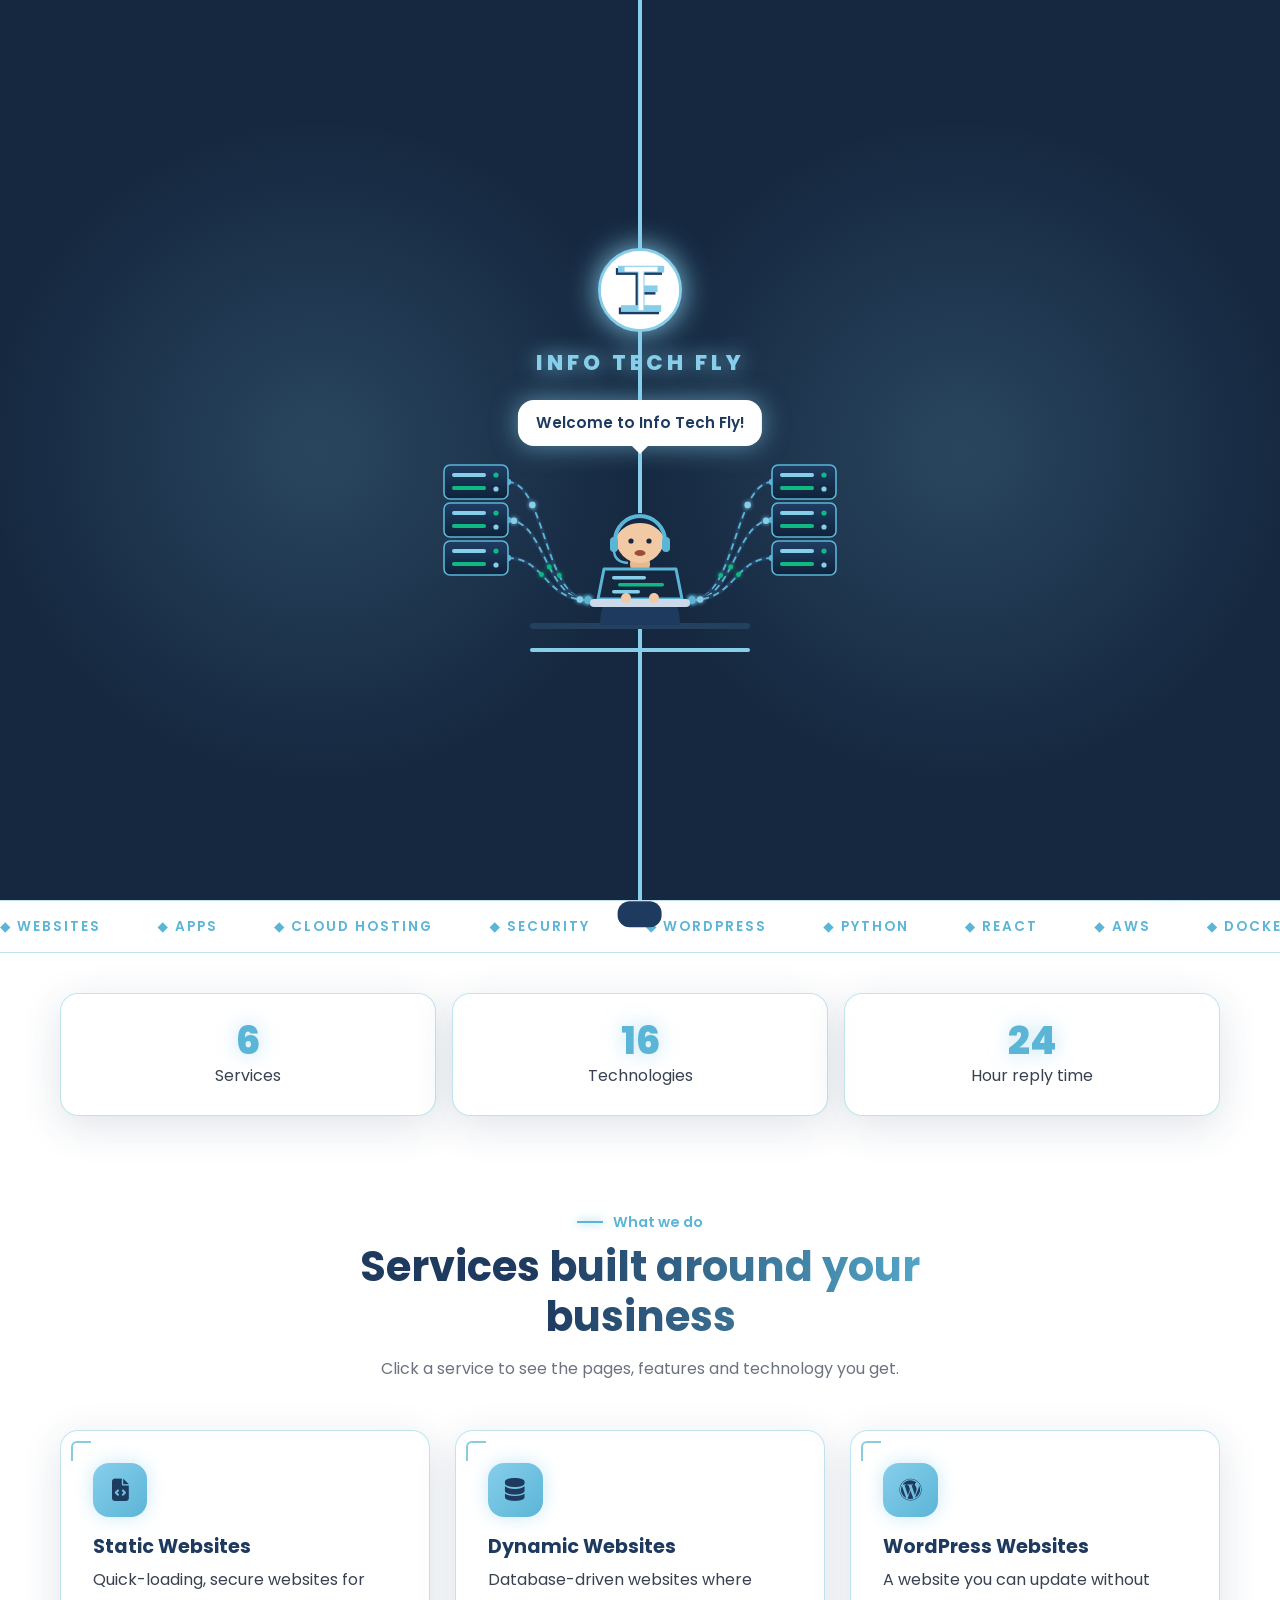
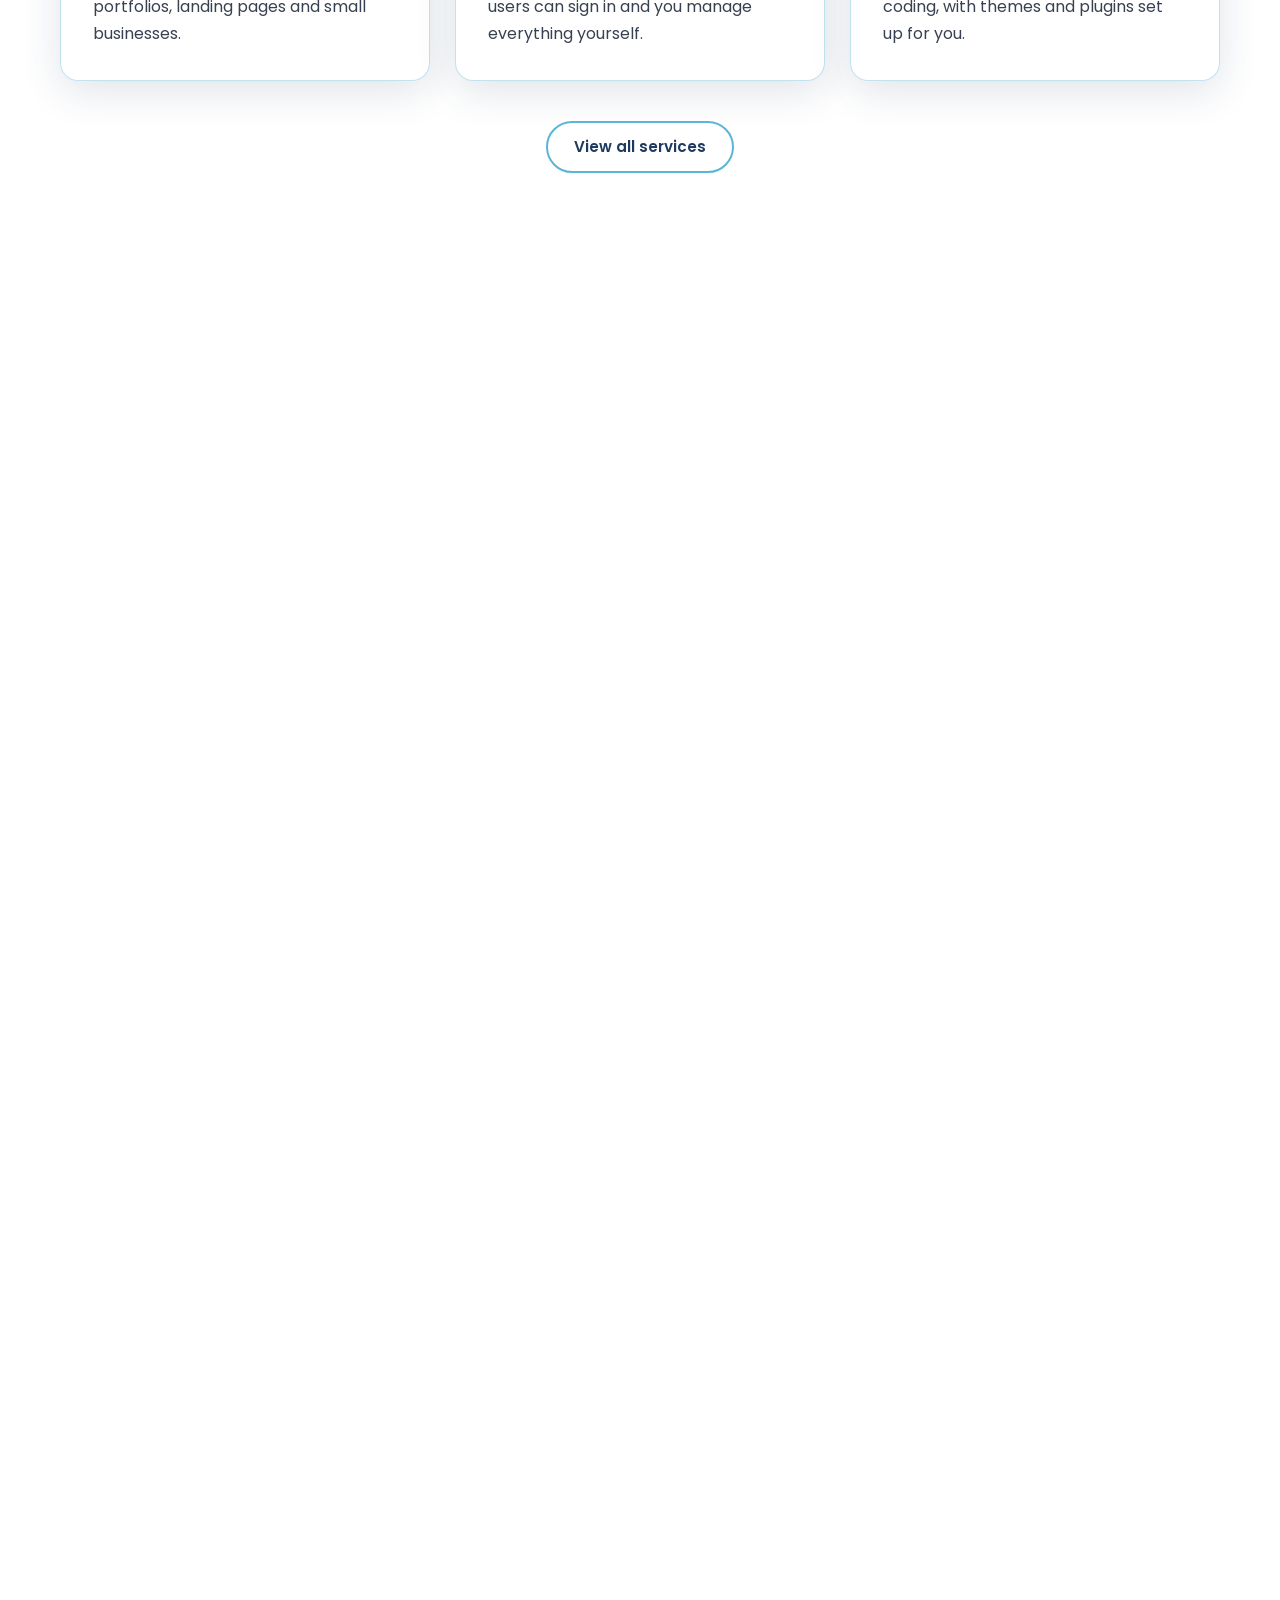
==== commit cdf4d801: "Update the website." ====
--- a/index.html
+++ b/index.html
@@ -95,10 +95,39 @@
         <div class="sh" data-a="up"><span>Get in touch</span>
           <h2>Let’s talk about your
             project</h2>
-          <p>Chat with our assistant and we will contact
-            you.</p>
+          <p>Chat with our assistant or use the contact form. We will
+            reply within 24 hours.</p>
         </div>
-        <div style="max-width:680px;margin:auto" data-a="zoom" data-lead-form></div>
+        <div class="cgrid">
+          <div data-a="left">
+            <div class="card cc">
+              <div class="ic"><i class="fa-solid fa-phone"></i></div>
+              <div>
+                <h4>Call
+                  us</h4>
+                <p>+91 7225880469</p>
+              </div>
+            </div>
+            <div class="card cc">
+              <div class="ic"><i class="fa-solid fa-envelope"></i></div>
+              <div>
+                <h4>Email</h4>
+                <p>contactinfotechfly@gmail.com</p>
+              </div>
+            </div>
+            <div class="card cc">
+              <div class="ic"><i class="fa-solid fa-location-dot"></i></div>
+              <div>
+                <h4>Location</h4>
+                <p>India
+                  (Remote)</p>
+              </div>
+            </div>
+            <div class="frame" style="margin-top:1.4rem;animation:none"><img src="img/contact.svg"
+                alt="Support team ready to help" loading="lazy"></div>
+          </div>
+          <div data-a="right" data-lead-form></div>
+        </div>
       </div>
     </section>
   </main>
--- a/css/theme.css
+++ b/css/theme.css
@@ -1,19 +1,22 @@
 @property --a{syntax:'<angle>';initial-value:0deg;inherits:false}
-:root{--glass:rgba(255,255,255,.66);--glassb:rgba(91,181,214,.38);--grid:rgba(91,181,214,.12)}
-[data-theme=dark]{--glass:rgba(255,255,255,.05);--glassb:rgba(135,206,235,.26);--grid:rgba(135,206,235,.07)}
+:root{--glass:rgba(255,255,255,.66);--glassb:rgba(91,181,214,.38)}
+[data-theme=dark]{--glass:rgba(255,255,255,.05);--glassb:rgba(135,206,235,.26)}
 
-/* animated grid + cursor glow */
-body::before{content:"";position:fixed;inset:0;z-index:-2;pointer-events:none;background:linear-gradient(var(--grid) 1px,transparent 1px) 0 0/50px 50px,linear-gradient(90deg,var(--grid) 1px,transparent 1px) 0 0/50px 50px;animation:gm 14s linear infinite}
-@keyframes gm{to{background-position:0 50px,50px 0}}
+/* cursor glow (background grid lines removed) */
 #glow{position:fixed;width:420px;height:420px;margin:-210px 0 0 -210px;border-radius:50%;background:radial-gradient(circle,color-mix(in srgb,var(--sky) 22%,transparent),transparent 65%);pointer-events:none;z-index:0;left:-999px;top:0}
 
-/* floating glass pill header */
-.hdr{inset:12px auto auto 50%;transform:translateX(-50%);width:min(1180px,94%);max-width:none;border-radius:60px;background:var(--glass);border:1px solid var(--glassb);box-shadow:var(--sh)}
+/* floating glass pill header (centered with margin, no transform, so the mobile drawer can be fixed to the screen) */
+.hdr{inset:12px 0 auto 0;margin:0 auto;transform:none;width:min(1180px,94%);max-width:none;border-radius:60px;background:var(--glass);border:1px solid var(--glassb);box-shadow:var(--sh)}
 .hdr.scrolled{border-color:var(--sky-d)}
 .hdr .wrap{width:100%;padding:0 1rem;height:4rem}.hdr.scrolled .wrap{height:3.6rem}
 .menu a::after{display:none}
 .menu a.on{background:var(--sky);color:var(--navy);box-shadow:0 0 18px color-mix(in srgb,var(--sky) 65%,transparent)}
 .menu a:hover:not(.on){color:var(--sky-d)}
+.mclose{display:none}
+#scrim{position:fixed;inset:0;z-index:89;background:rgba(6,14,26,.55);backdrop-filter:blur(3px);-webkit-backdrop-filter:blur(3px);opacity:0;pointer-events:none;transition:opacity .35s}
+html.menu-open #scrim{opacity:1;pointer-events:auto}
+html.menu-open{overflow:hidden}
+@media(min-width:901px){#scrim{display:none}}
 
 /* headings, buttons */
 .hero h1,.phero h1,.sh h2{background:linear-gradient(90deg,var(--hc) 35%,var(--sky-d));-webkit-background-clip:text;background-clip:text;color:transparent}
@@ -55,7 +58,7 @@
 #bub{max-width:270px;min-height:46px;background:var(--glass);backdrop-filter:blur(18px);-webkit-backdrop-filter:blur(18px);border:1px solid var(--sky-d);border-radius:18px 18px 4px 18px;padding:12px 16px;font-size:.86rem;line-height:1.5;color:var(--tx);box-shadow:0 0 24px color-mix(in srgb,var(--sky) 35%,transparent);transition:.3s}
 #bub.hide{opacity:0;transform:scale(.7);pointer-events:none}
 
-/* loader: logo, developer at work, welcome */
+/* loader: logo, developer at work, servers, welcome */
 #loader{position:fixed;inset:0;z-index:999;display:flex;cursor:pointer}
 #loader .door{flex:1;background:radial-gradient(circle at 50% 50%,rgba(135,206,235,.18),transparent 60%),var(--navy-d);transition:transform 1s cubic-bezier(.7,0,.3,1)}
 #loader .door:first-child{border-right:2px solid var(--sky)}#loader .door:nth-child(2){border-left:2px solid var(--sky)}
@@ -83,6 +86,7 @@
 .talk .mo{transform-box:fill-box;transform-origin:center;animation:mouth .25s infinite alternate}
 .led{animation:led 1.2s infinite alternate}
 .wire{stroke-dasharray:5 6;animation:wf 1s linear infinite}
+.sv-bar{transform-box:fill-box;transform-origin:left;animation:code 1.6s ease-in-out infinite alternate}
 @keyframes code{from{transform:scaleX(.25)}to{transform:scaleX(1)}}
 @keyframes key{to{transform:translateY(-4px)}}
 @keyframes blink{0%,94%,100%{transform:scaleY(1)}97%{transform:scaleY(.1)}}
@@ -99,11 +103,54 @@
 main{overflow-x:clip}
 @media(prefers-reduced-motion:reduce){.js .sx{opacity:1;transform:none}}
 
+/* chatbot / contact form switcher */
+.lw-tabs{display:flex;gap:.4rem;padding:.35rem;margin-bottom:1rem;border-radius:99px;background:var(--glass);border:1px solid var(--glassb);backdrop-filter:blur(10px);-webkit-backdrop-filter:blur(10px)}
+.lw-tabs button{flex:1;display:inline-flex;align-items:center;justify-content:center;gap:.5rem;padding:.65rem 1rem;border:0;border-radius:99px;background:transparent;color:var(--hc);font:600 .92rem Poppins,system-ui,sans-serif;cursor:pointer;transition:background .3s,color .3s,box-shadow .3s}
+.lw-tabs button:not(.on):hover{color:var(--sky-d)}
+.lw-tabs button.on{background:linear-gradient(135deg,var(--sky),var(--sky-d));color:var(--navy);box-shadow:0 0 18px color-mix(in srgb,var(--sky) 55%,transparent)}
+.lw-pane[hidden]{display:none}
+.lw-pane:not([hidden]){animation:lwIn .35s ease both}
+@keyframes lwIn{from{opacity:0;transform:translateY(8px)}to{opacity:1;transform:none}}
+
+/* contact form */
+.fw textarea{resize:vertical;min-height:110px}
+/* contact form action buttons (WhatsApp + Team) */
+.fw .acts{display:grid;grid-template-columns:repeat(auto-fit,minmax(210px,1fr));gap:.9rem;margin-top:1.5rem}
+.fw .acts .act{position:relative;overflow:hidden;isolation:isolate;display:flex;align-items:center;justify-content:center;gap:.8rem;width:100%;min-height:64px;margin:0;padding:.7rem 1.1rem;border:1px solid rgba(255,255,255,.28);border-radius:16px;font-family:inherit;text-align:left;cursor:pointer;-webkit-tap-highlight-color:transparent;transition:transform .22s cubic-bezier(.2,.8,.2,1),box-shadow .3s,filter .3s}
+.fw .acts .act::after{content:"";position:absolute;top:0;bottom:0;left:-70%;width:40%;background:linear-gradient(105deg,transparent,rgba(255,255,255,.38),transparent);transform:skewX(-20deg);transition:left .7s ease;pointer-events:none;z-index:-1}
+.fw .acts .act:hover:not(:disabled)::after{left:130%}
+.fw .acts .act:hover:not(:disabled){transform:translateY(-3px);filter:saturate(1.08)}
+.fw .acts .act:active:not(:disabled){transform:translateY(0) scale(.98)}
+.fw .acts .act:focus-visible{outline:3px solid color-mix(in srgb,var(--sky) 75%,transparent);outline-offset:3px}
+.fw .acts .act:disabled{opacity:.65;cursor:not-allowed}
+.act .ico{flex:none;display:grid;place-items:center;width:42px;height:42px;border-radius:12px;font-size:1.3rem;background:rgba(255,255,255,.22);box-shadow:inset 0 1px 0 rgba(255,255,255,.4)}
+.act .tx{display:flex;flex-direction:column;min-width:0;line-height:1.2}
+.act .tx b{font-size:.95rem;font-weight:700;letter-spacing:.1px}
+.act .tx small{margin-top:3px;font-size:.72rem;font-weight:500;opacity:.85}
+.act>i{font-size:1.1rem}
+.act.wa{background:linear-gradient(135deg,#2fe27a 0%,#25d366 40%,#128c7e 100%);color:#fff;box-shadow:0 10px 24px -6px rgba(18,140,126,.55),inset 0 1px 0 rgba(255,255,255,.35)}
+.act.wa:hover:not(:disabled){box-shadow:0 16px 32px -6px rgba(18,140,126,.7),inset 0 1px 0 rgba(255,255,255,.35)}
+.act.team{background:linear-gradient(135deg,var(--sky) 0%,var(--sky-d) 100%);color:var(--navy);box-shadow:0 10px 24px -6px color-mix(in srgb,var(--sky-d) 70%,transparent),inset 0 1px 0 rgba(255,255,255,.45)}
+.act.team .ico{background:rgba(255,255,255,.4)}
+.act.team:hover:not(:disabled){box-shadow:0 16px 32px -6px color-mix(in srgb,var(--sky-d) 85%,transparent),inset 0 1px 0 rgba(255,255,255,.45)}
+@media(prefers-reduced-motion:reduce){.fw .acts .act,.fw .acts .act::after{transition:none}.fw .acts .act:hover:not(:disabled){transform:none}}
+.fw .note{display:block;margin-top:1rem;font-size:.8rem;line-height:1.5;color:var(--mu)}
+.fw .note i{color:var(--sky-d);margin-right:.3rem}
+
+/* mobile: header + left slide-in drawer */
 @media(max-width:900px){
-  .menu{top:calc(100% + 10px);border:1px solid var(--glassb);border-radius:24px}
+  .hdr{backdrop-filter:none;-webkit-backdrop-filter:none;background:color-mix(in srgb,var(--bg) 92%,transparent)}
+  .menu{position:fixed;top:0;bottom:0;left:0;right:auto;width:min(310px,84vw);max-width:none;padding:5rem 1.1rem 1.4rem;gap:.35rem;flex-direction:column;align-items:stretch;background:var(--card);border:0;border-right:1px solid var(--glassb);border-radius:0 28px 28px 0;box-shadow:12px 0 50px rgba(0,0,0,.35);transform:translateX(-105%);visibility:hidden;transition:transform .42s cubic-bezier(.2,.8,.2,1),visibility 0s .42s;overflow-x:hidden;overflow-y:auto;z-index:2}
+  .menu.on{transform:none;visibility:visible;transition:transform .42s cubic-bezier(.2,.8,.2,1),visibility 0s}
+  .menu::before{content:"Menu";position:absolute;top:1.45rem;left:1.4rem;font-weight:700;letter-spacing:.5px;color:var(--hc)}
+  .mclose{display:grid;position:absolute;top:1rem;right:1rem;width:2.5rem;height:2.5rem;place-items:center;border-radius:50%;border:1.5px solid var(--bd);background:var(--bg);color:var(--hc);cursor:pointer;transition:.3s}
+  .mclose:hover{background:var(--sky);color:var(--navy);transform:rotate(90deg)}
+  .menu a{padding:.85rem 1rem;font-size:1rem;opacity:0;transform:translateX(-18px);transition:opacity .35s,transform .35s,color .25s}
+  .menu.on a{opacity:1;transform:none;transition-delay:calc(var(--i) * 60ms + .15s)}
+  .mob-actions{margin-top:auto;padding-top:1rem;border-top:1px solid var(--bd)}
   #bub{max-width:200px;font-size:.78rem}#guide svg{width:78px}.ib{bottom:84px}
 }
-@media(max-width:560px){.hdr{width:96%}.hdr .wrap{padding:0 .7rem}}
+@media(max-width:560px){.hdr{width:96%}.hdr .wrap{padding:0 .7rem}.lw-tabs button{padding:.6rem .5rem;font-size:.85rem}}
 @media(prefers-reduced-motion:reduce){#loader,.tick div{display:none}}
 
 /* pop-in cards: one by one, left->right when scrolling down, right->left when scrolling up */
@@ -125,4 +172,14 @@
 /* icon + number inside the box pops a moment later */
 .cp-l .ic,.cp-r .ic,.cp-l.stat b,.cp-r.stat b{animation:icpop .6s cubic-bezier(.3,1.5,.4,1) calc(var(--cd,0s) + .4s) backwards}
 @keyframes icpop{0%{transform:scale(0) rotate(-30deg);opacity:0}100%{transform:none;opacity:1}}
-@media(prefers-reduced-motion:reduce){.cp-hide{opacity:1}.cp-l,.cp-r,.cp-l .ic,.cp-r .ic{animation:none}}+@media(prefers-reduced-motion:reduce){.cp-hide{opacity:1}.cp-l,.cp-r,.cp-l .ic,.cp-r .ic{animation:none}}
+
+/* background grid lines (slowly moving), under the floating tech icons */
+.bggrid{position:fixed;inset:0;z-index:0;pointer-events:none;
+  --gl:color-mix(in srgb,var(--sky-d) 16%,transparent);
+  background:linear-gradient(var(--gl) 1px,transparent 1px) 0 0/50px 50px,linear-gradient(90deg,var(--gl) 1px,transparent 1px) 0 0/50px 50px;
+  animation:gridmove 14s linear infinite;
+  -webkit-mask-image:radial-gradient(ellipse at 50% 40%,#000 35%,rgba(0,0,0,.45) 100%);mask-image:radial-gradient(ellipse at 50% 40%,#000 35%,rgba(0,0,0,.45) 100%)}
+[data-theme=dark] .bggrid{--gl:color-mix(in srgb,var(--sky) 14%,transparent)}
+@keyframes gridmove{to{background-position:0 50px,50px 0}}
+@media(prefers-reduced-motion:reduce){.bggrid{animation:none}}
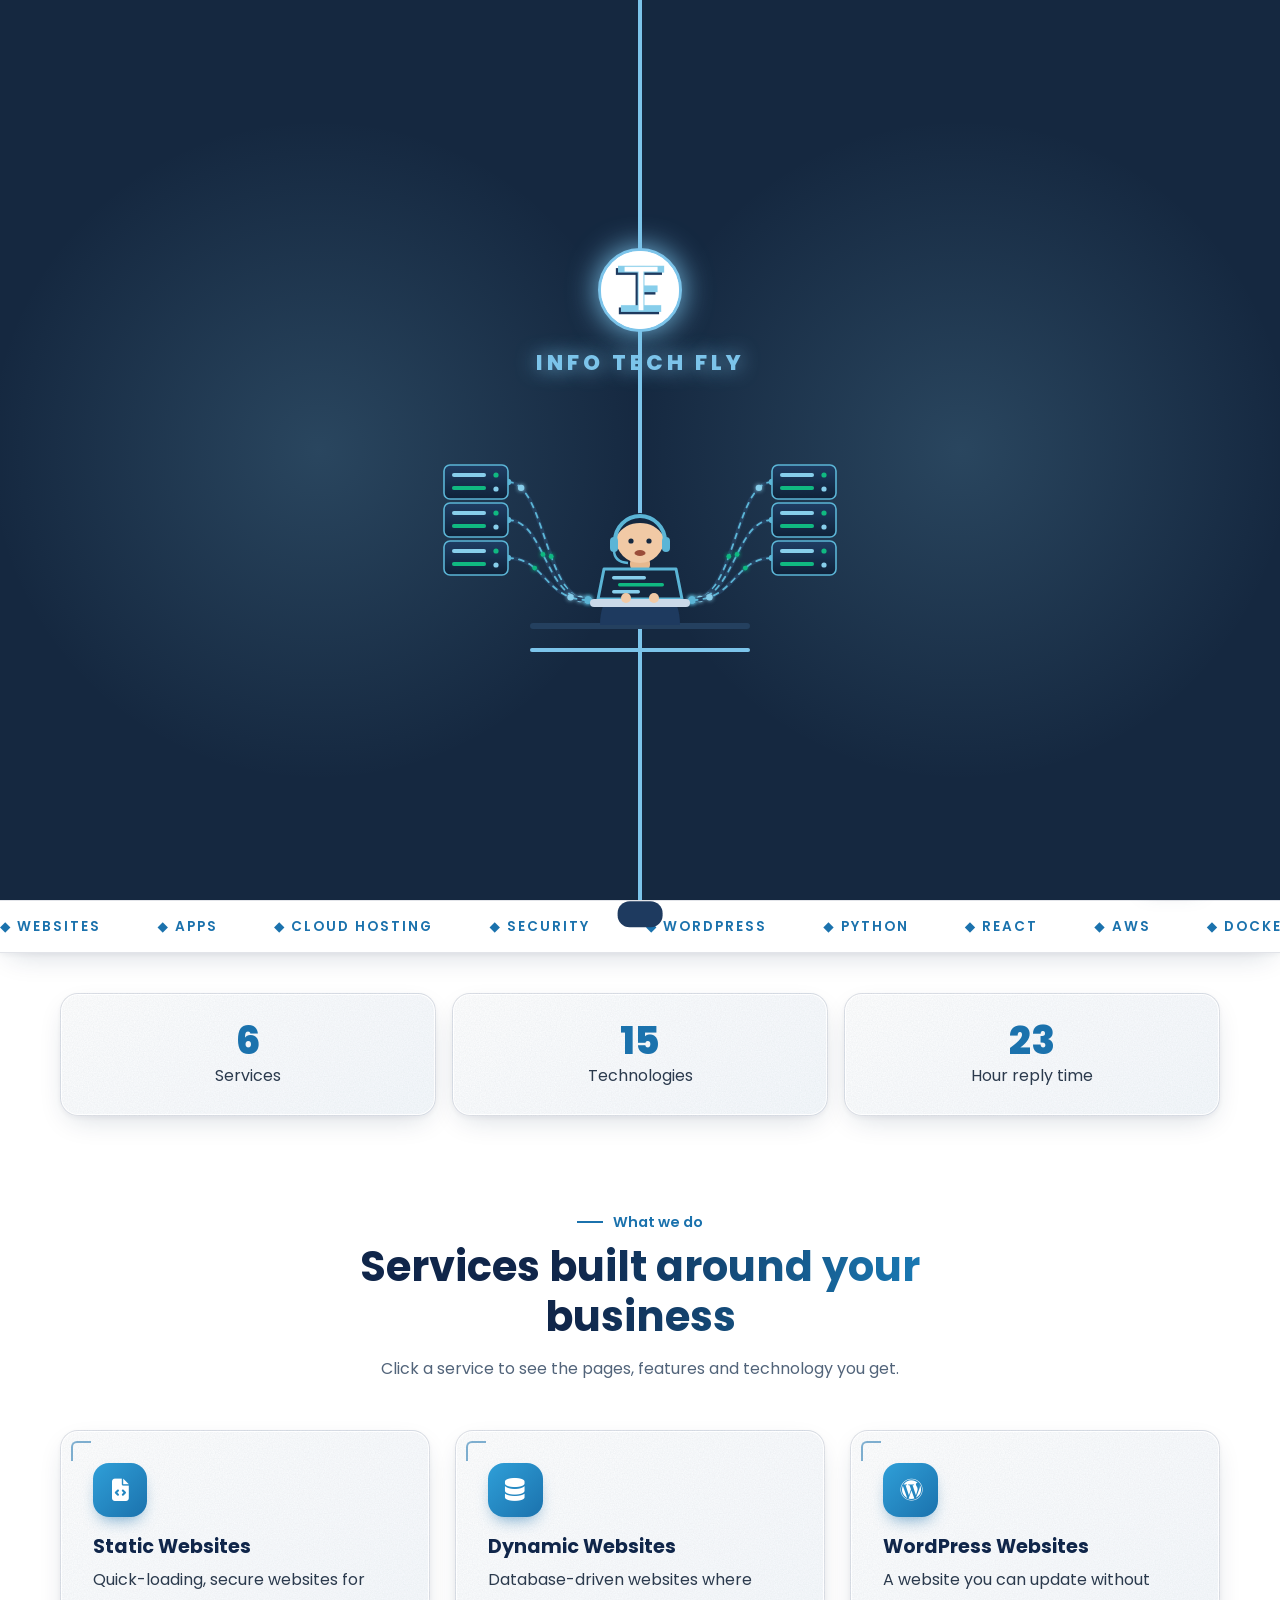
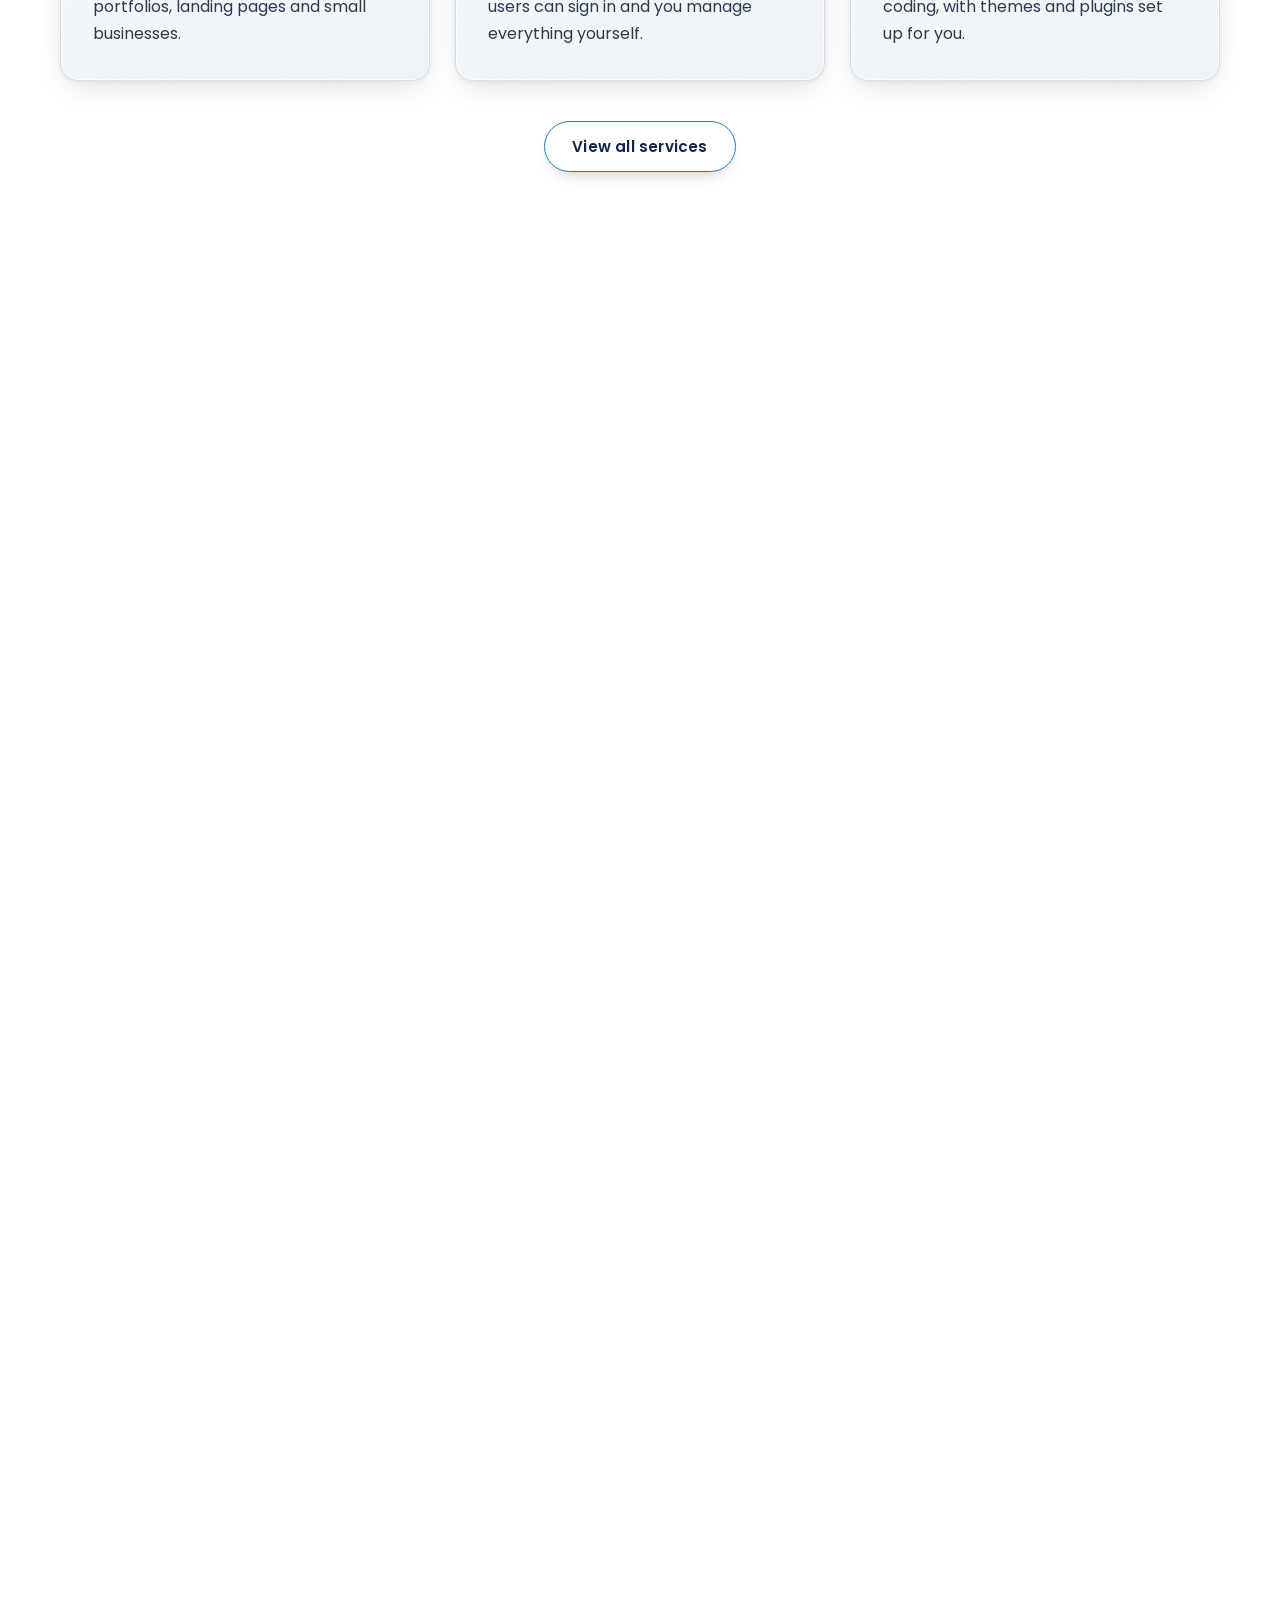
==== commit 854ef3b3: "Update the website." ====
--- a/index.html
+++ b/index.html
@@ -11,10 +11,29 @@
     gtag('config', 'G-BWQW6Z6Z4K');
   </script>
   <meta name="viewport" content="width=device-width, initial-scale=1, viewport-fit=cover">
-  <title>Info Tech Fly</title>
-  <meta name="description"
-    content="Info Tech Fly builds websites, apps and cloud hosting, and shares free online tools.">
+  <title>Info Tech Fly | Web Development, Hosting & Security</title>
+  <meta name="description" content="Info Tech Fly builds websites, web apps and software, and handles cloud hosting, cybersecurity and maintenance. Free online tools and a free quote within 24 hours.">
   <meta name="theme-color" content="#1E3A5F">
+  <meta name="keywords" content="web development, website design, WordPress development, web app development, software development, cloud hosting, AWS deployment, cybersecurity, website security, malware removal, SSL, website maintenance, free online tools, Info Tech Fly, India">
+  <meta name="author" content="Info Tech Fly">
+  <meta name="robots" content="index, follow, max-image-preview:large, max-snippet:-1, max-video-preview:-1">
+  <meta name="geo.region" content="IN">
+  <meta name="geo.placename" content="India">
+  <link rel="canonical" href="https://www.infotechfly.com/">
+  <meta property="og:type" content="website">
+  <meta property="og:site_name" content="Info Tech Fly">
+  <meta property="og:locale" content="en_IN">
+  <meta property="og:title" content="Info Tech Fly | Web Development, Hosting & Security">
+  <meta property="og:description" content="Info Tech Fly builds websites, web apps and software, and handles cloud hosting, cybersecurity and maintenance. Free online tools and a free quote within 24 hours.">
+  <meta property="og:url" content="https://www.infotechfly.com/">
+  <meta property="og:image" content="https://www.infotechfly.com/img/Logo.png">
+  <meta property="og:image:alt" content="Info Tech Fly logo">
+  <meta name="twitter:card" content="summary">
+  <meta name="twitter:title" content="Info Tech Fly | Web Development, Hosting & Security">
+  <meta name="twitter:description" content="Info Tech Fly builds websites, web apps and software, and handles cloud hosting, cybersecurity and maintenance. Free online tools and a free quote within 24 hours.">
+  <meta name="twitter:image" content="https://www.infotechfly.com/img/Logo.png">
+  <!-- Google Search Console: paste your verification tag here -->
+  <!-- <meta name="google-site-verification" content="YOUR_CODE"> -->
   <link rel="icon" href="img/Logo.png" type="image/png">
   <link rel="preconnect" href="https://fonts.googleapis.com">
   <link rel="preconnect" href="https://fonts.gstatic.com" crossorigin>
@@ -24,6 +43,124 @@
   <link rel="stylesheet" href="css/theme.css">
   <script src="js/components.js"></script>
   <script src="js/effects.js"></script>
+  <script type="application/ld+json">
+{
+  "@context": "https://schema.org",
+  "@graph": [
+    {
+      "@type": "Organization",
+      "@id": "https://www.infotechfly.com/#org",
+      "name": "Info Tech Fly",
+      "url": "https://www.infotechfly.com/",
+      "logo": {
+        "@type": "ImageObject",
+        "url": "https://www.infotechfly.com/img/Logo.png"
+      },
+      "image": "https://www.infotechfly.com/img/Logo.png",
+      "description": "Info Tech Fly builds websites, web apps and software, and provides cloud hosting, cybersecurity and maintenance services.",
+      "email": "contactinfotechfly@gmail.com",
+      "telephone": "+91 7225880469",
+      "areaServed": {
+        "@type": "Country",
+        "name": "India"
+      },
+      "knowsAbout": [
+        "Web development",
+        "WordPress",
+        "Web apps",
+        "Cloud hosting",
+        "AWS",
+        "Cybersecurity",
+        "Website security"
+      ],
+      "sameAs": [
+        "https://www.youtube.com/@InfoTechFly",
+        "https://www.instagram.com/infotechfly/",
+        "https://t.me/infotechfly",
+        "https://www.linkedin.com/company/infotechfly/",
+        "https://github.com/infotechfly"
+      ],
+      "contactPoint": {
+        "@type": "ContactPoint",
+        "contactType": "customer support",
+        "telephone": "+91 7225880469",
+        "email": "contactinfotechfly@gmail.com",
+        "areaServed": "IN",
+        "availableLanguage": "English"
+      }
+    },
+    {
+      "@type": "WebSite",
+      "@id": "https://www.infotechfly.com/#website",
+      "url": "https://www.infotechfly.com/",
+      "name": "Info Tech Fly",
+      "inLanguage": "en",
+      "publisher": {
+        "@id": "https://www.infotechfly.com/#org"
+      }
+    },
+    {
+      "@type": "WebPage",
+      "@id": "https://www.infotechfly.com/#webpage",
+      "url": "https://www.infotechfly.com/",
+      "name": "Info Tech Fly | Web Development, Hosting & Security",
+      "description": "Info Tech Fly builds websites, web apps and software, and handles cloud hosting, cybersecurity and maintenance. Free online tools and a free quote within 24 hours.",
+      "isPartOf": {
+        "@id": "https://www.infotechfly.com/#website"
+      },
+      "about": {
+        "@id": "https://www.infotechfly.com/#org"
+      },
+      "inLanguage": "en"
+    },
+    {
+      "@type": "FAQPage",
+      "mainEntity": [
+        {
+          "@type": "Question",
+          "name": "What services does Info Tech Fly offer?",
+          "acceptedAnswer": {
+            "@type": "Answer",
+            "text": "We build static, dynamic and WordPress websites, custom web apps and software, and we handle deployment, cloud hosting, security and ongoing maintenance."
+          }
+        },
+        {
+          "@type": "Question",
+          "name": "Do you offer web development and cybersecurity services?",
+          "acceptedAnswer": {
+            "@type": "Answer",
+            "text": "Yes. We build websites and web apps, and we also protect them with SSL (HTTPS), regular backups, malware scans and cleanup, updates and security audits."
+          }
+        },
+        {
+          "@type": "Question",
+          "name": "Can you host and deploy my website?",
+          "acceptedAnswer": {
+            "@type": "Answer",
+            "text": "Yes. We set up your domain, cloud server (AWS, VPS, Vercel or Netlify), SSL certificate, Docker and a CI/CD pipeline so your site updates automatically when you push to GitHub."
+          }
+        },
+        {
+          "@type": "Question",
+          "name": "How do I get a quote?",
+          "acceptedAnswer": {
+            "@type": "Answer",
+            "text": "Send us a message with the contact form, call or WhatsApp us on +91 7225880469, or email contactinfotechfly@gmail.com. The quote is free and we reply within 24 hours."
+          }
+        },
+        {
+          "@type": "Question",
+          "name": "Where is Info Tech Fly based?",
+          "acceptedAnswer": {
+            "@type": "Answer",
+            "text": "We are based in India and work remotely, so you can reach us by phone, WhatsApp, email or the contact form from anywhere."
+          }
+        }
+      ]
+    }
+  ]
+}
+  </script>
 </head>
 
 <body>
@@ -33,7 +170,7 @@
       <div class="blob b"></div>
       <div class="wrap">
         <div data-a="left"><span class="badge"><i class="fa-solid fa-plane"></i> Info Tech Fly</span>
-          <h1>We build<span class="type"
+          <h1>We build<span class="sr-only"> websites, web apps, cloud hosting and cybersecurity services</span><span aria-hidden="true" class="type"
               data-type="Websites that fly|Apps and software|Cloud hosting|Free online tools|Secure and fast"></span>
           </h1>
           <p class="lead">From a simple website to a full web app with login
@@ -69,7 +206,7 @@
             service to see the pages, features and technology you
             get.</p>
         </div>
-        <div class="grid" id="homeSvc"></div>
+        <div class="grid" id="homeSvc"><noscript><ul><li><a href="services.html#static">Static Websites</a>: Quick-loading, secure websites for portfolios, landing pages and small businesses.</li><li><a href="services.html#dynamic">Dynamic Websites</a>: Database-driven websites where users can sign in and you manage everything yourself.</li><li><a href="services.html#wordpress">WordPress Websites</a>: A website you can update without coding, with themes and plugins set up for you.</li></ul></noscript></div>
         <div class="row" style="justify-content:center;margin-top:2.5rem"><a href="services.html" class="btn out">View
             all
             services</a></div>
@@ -86,7 +223,22 @@
           <p>Info Tech Fly creates free online tools and builds professional
             websites and software. Every project is mobile friendly, fast and
             protected with HTTPS.</p>
-          <div class="row" style="margin-top:1.5rem"><a href="about.html" class="btn">Read more about us</a></div>
+          <div class="row" style="margin-top:1.5rem"><a href="about.html" class="btn go"><span>Read more about us</span><i class="fa-solid fa-arrow-right" aria-hidden="true"></i></a></div>
+        </div>
+      </div>
+    </section>
+    <section id="faq">
+      <div class="wrap">
+        <div class="sh" data-a="up"><span>FAQ</span>
+          <h2>Questions we often get</h2>
+          <p>Quick answers about our web development, hosting and security services.</p>
+        </div>
+        <div class="faq-list" data-a="up">
+          <details><summary>What services does Info Tech Fly offer?</summary><p>We build static, dynamic and WordPress websites, custom web apps and software, and we handle deployment, cloud hosting, security and ongoing maintenance.</p></details>
+          <details><summary>Do you offer web development and cybersecurity services?</summary><p>Yes. We build websites and web apps, and we also protect them with SSL (HTTPS), regular backups, malware scans and cleanup, updates and security audits.</p></details>
+          <details><summary>Can you host and deploy my website?</summary><p>Yes. We set up your domain, cloud server (AWS, VPS, Vercel or Netlify), SSL certificate, Docker and a CI/CD pipeline so your site updates automatically when you push to GitHub.</p></details>
+          <details><summary>How do I get a quote?</summary><p>Send us a message with the contact form, call or WhatsApp us on +91 7225880469, or email contactinfotechfly@gmail.com. The quote is free and we reply within 24 hours.</p></details>
+          <details><summary>Where is Info Tech Fly based?</summary><p>We are based in India and work remotely, so you can reach us by phone, WhatsApp, email or the contact form from anywhere.</p></details>
         </div>
       </div>
     </section>
@@ -136,6 +288,7 @@
   <script src="js/config.js"></script>
   <script src="js/chatbot.js"></script>
   <script src="js/main.js"></script>
+  <script src="js/network.js"></script>
 </body>
 
 </html>
--- a/css/style.css
+++ b/css/style.css
@@ -1369,70 +1369,10 @@
     scroll-behavior: auto;
   }
 }
-.bgfx {
-  position: fixed;
-  inset: 0;
-  z-index: 0;
-  overflow: hidden;
-  pointer-events: none;
-  transition: transform 0.5s ease-out;
-  max-width: 100vw;
-  max-height: 100vh;
-}
-.bgfx i,
-.bgfx b {
-  position: absolute;
-  left: var(--x);
-  top: 100%;
-  font-size: var(--s);
-  color: var(--sky-d);
-  opacity: 0;
-  will-change: transform, opacity;
-  animation: drift var(--d) linear var(--dl) infinite;
-}
-.bgfx b {
-  font:
-    600 calc(var(--s) * 0.6)/1 ui-monospace,
-    Consolas,
-    monospace;
-  color: var(--sky-d);
-}
-@keyframes drift {
-  0% {
-    opacity: 0;
-    transform: translate3d(0, 0, 0) rotate(0);
-  }
-  10% {
-    opacity: var(--o);
-  }
-  50% {
-    transform: translate3d(var(--sx), -60vh, 0) rotate(var(--r));
-  }
-  90% {
-    opacity: var(--o);
-  }
-  100% {
-    opacity: 0;
-    transform: translate3d(calc(var(--sx) * -1), -120vh, 0)
-      rotate(calc(var(--r) * 2));
-  }
-}
-[data-theme="dark"] .bgfx i,
-[data-theme="dark"] .bgfx b {
-  --o: 0.2;
-}
 main,
 .ftr {
   position: relative;
   z-index: 1;
-}
-@media (prefers-reduced-motion: reduce) {
-  .bgfx i,
-  .bgfx b {
-    animation: none !important;
-    top: var(--y);
-    opacity: 0.1;
-  }
 }
 .desk-actions {
   display: flex;
--- a/css/theme.css
+++ b/css/theme.css
@@ -2,7 +2,7 @@
 :root{--glass:rgba(255,255,255,.66);--glassb:rgba(91,181,214,.38)}
 [data-theme=dark]{--glass:rgba(255,255,255,.05);--glassb:rgba(135,206,235,.26)}
 
-/* cursor glow (background grid lines removed) */
+/* cursor glow */
 #glow{position:fixed;width:420px;height:420px;margin:-210px 0 0 -210px;border-radius:50%;background:radial-gradient(circle,color-mix(in srgb,var(--sky) 22%,transparent),transparent 65%);pointer-events:none;z-index:0;left:-999px;top:0}
 
 /* floating glass pill header (centered with margin, no transform, so the mobile drawer can be fixed to the screen) */
@@ -174,12 +174,405 @@
 @keyframes icpop{0%{transform:scale(0) rotate(-30deg);opacity:0}100%{transform:none;opacity:1}}
 @media(prefers-reduced-motion:reduce){.cp-hide{opacity:1}.cp-l,.cp-r,.cp-l .ic,.cp-r .ic{animation:none}}
 
-/* background grid lines (slowly moving), under the floating tech icons */
-.bggrid{position:fixed;inset:0;z-index:0;pointer-events:none;
-  --gl:color-mix(in srgb,var(--sky-d) 16%,transparent);
-  background:linear-gradient(var(--gl) 1px,transparent 1px) 0 0/50px 50px,linear-gradient(90deg,var(--gl) 1px,transparent 1px) 0 0/50px 50px;
-  animation:gridmove 14s linear infinite;
-  -webkit-mask-image:radial-gradient(ellipse at 50% 40%,#000 35%,rgba(0,0,0,.45) 100%);mask-image:radial-gradient(ellipse at 50% 40%,#000 35%,rgba(0,0,0,.45) 100%)}
-[data-theme=dark] .bggrid{--gl:color-mix(in srgb,var(--sky) 14%,transparent)}
-@keyframes gridmove{to{background-position:0 50px,50px 0}}
-@media(prefers-reduced-motion:reduce){.bggrid{animation:none}}+/* ==========================================================
+   MATTE GLASS (frosted, non-glossy)
+   soft blur + fine grain + calm borders, no shine or neon glow
+   ========================================================== */
+:root{
+  --noise:url("data:image/svg+xml,%3Csvg xmlns='http://www.w3.org/2000/svg' width='160' height='160'%3E%3Cfilter id='n'%3E%3CfeTurbulence type='fractalNoise' baseFrequency='.8' numOctaves='2' stitchTiles='stitch'/%3E%3CfeColorMatrix values='0 0 0 0 .45 0 0 0 0 .5 0 0 0 0 .55 0 0 0 .2 0'/%3E%3C/filter%3E%3Crect width='100%25' height='100%25' filter='url(%23n)'/%3E%3C/svg%3E");
+  --mg:linear-gradient(145deg,rgba(255,255,255,.78),rgba(240,248,253,.58));
+  --mgb:rgba(30,58,95,.10);
+  --mgh:rgba(255,255,255,.65);
+  --mblur:blur(22px) saturate(115%);
+  --msh:0 8px 30px rgba(30,58,95,.10);
+}
+[data-theme=dark]{
+  --mg:linear-gradient(145deg,rgba(255,255,255,.075),rgba(135,206,235,.035));
+  --mgb:rgba(255,255,255,.09);
+  --mgh:rgba(255,255,255,.07);
+  --msh:0 10px 34px rgba(0,0,0,.38);
+}
+
+/* calm static backdrop so the glass has something soft to frost (no icons, no lines) */
+body::before{content:"";position:fixed;inset:0;z-index:0;pointer-events:none;
+  background:
+    radial-gradient(520px 420px at 12% 18%,color-mix(in srgb,var(--sky) 26%,transparent),transparent 70%),
+    radial-gradient(560px 460px at 88% 42%,color-mix(in srgb,var(--sky-d) 20%,transparent),transparent 70%),
+    radial-gradient(520px 420px at 30% 92%,color-mix(in srgb,var(--sky) 18%,transparent),transparent 70%)}
+
+/* the glass surfaces */
+.card,.stat,.hdr,.tick,.lw-tabs,#bub,.ib,.btn.out,.badge,
+body .cbot{
+  background:var(--noise),var(--mg);
+  -webkit-backdrop-filter:var(--mblur);backdrop-filter:var(--mblur);
+  border-color:var(--mgb);
+  box-shadow:var(--msh),inset 0 0 0 1px var(--mgh)}
+.btn.out{box-shadow:inset 0 0 0 1px var(--mgh)}
+.btn.out:hover{background:var(--sky);color:var(--navy)}
+.ib:hover{background:var(--sky);color:var(--navy);box-shadow:var(--msh)}
+
+/* matte = no shine and no neon: soften glows and hover lights */
+.card:hover{border-color:color-mix(in srgb,var(--sky-d) 55%,transparent);box-shadow:0 14px 38px rgba(30,58,95,.16),inset 0 0 0 1px var(--mgh)}
+[data-theme=dark] .card:hover{box-shadow:0 14px 38px rgba(0,0,0,.5),inset 0 0 0 1px var(--mgh)}
+.card .ic{box-shadow:0 6px 14px -4px color-mix(in srgb,var(--sky-d) 55%,transparent)}
+.stat b{text-shadow:none}
+.menu a.on{box-shadow:none}
+.lw-tabs button.on{box-shadow:0 4px 12px -3px color-mix(in srgb,var(--sky-d) 60%,transparent)}
+.ftr{box-shadow:none}
+.btn{box-shadow:0 6px 16px -6px color-mix(in srgb,var(--sky-d) 70%,transparent)}
+#bub{box-shadow:var(--msh)}
+#guide svg{filter:drop-shadow(0 6px 10px rgba(30,58,95,.25))}
+.hero .frame{filter:none}
+#glow{opacity:.55}
+.tick{border-color:var(--mgb)}
+
+/* form fields and chatbot panels, same frosted look */
+.fw input,.fw textarea,body .cbot-f input{background:color-mix(in srgb,var(--bg) 55%,transparent);-webkit-backdrop-filter:blur(8px);backdrop-filter:blur(8px)}
+body .cbot{border:1px solid var(--mgb)}
+body .cbot-log{background:color-mix(in srgb,var(--bg2) 45%,transparent)}
+body .cbot-f{background:color-mix(in srgb,var(--card) 55%,transparent);border-top-color:var(--mgb)}
+body .cbot-m.bot{background:color-mix(in srgb,var(--card) 80%,transparent);border-color:var(--mgb)}
+.tc,.pl li{background:color-mix(in srgb,var(--bg2) 60%,transparent);border-color:var(--mgb)}
+
+/* service popup */
+dialog.modal{background:var(--noise),color-mix(in srgb,var(--card) 90%,transparent);-webkit-backdrop-filter:blur(26px);backdrop-filter:blur(26px);border:1px solid var(--mgb)}
+.mbar{background:color-mix(in srgb,var(--card) 60%,transparent);border-top-color:var(--mgb)}
+dialog.modal::backdrop{background:rgba(11,22,37,.55);-webkit-backdrop-filter:blur(8px);backdrop-filter:blur(8px)}
+
+/* mobile: header without blur so the left drawer stays fixed to the screen */
+@media(max-width:900px){
+  .hdr{-webkit-backdrop-filter:none;backdrop-filter:none;background:var(--noise),linear-gradient(color-mix(in srgb,var(--bg) 94%,transparent),color-mix(in srgb,var(--bg) 94%,transparent))}
+  .menu{background:var(--noise),var(--card)}
+}
+
+/* ==========================================================
+   LIGHT MODE POLISH
+   Clean cool-white surfaces, deeper blue accent for good contrast,
+   white text on blue buttons and icons. Dark mode is not changed.
+   ========================================================== */
+[data-theme=light]{
+  color-scheme:light;
+  --bg:#f4f8fc;--bg2:#e7f0f9;--card:#ffffff;
+  --tx:#2b3a4d;--hc:#10264a;--mu:#52647a;--bd:#d3e0ec;
+  --sky:#7cc4ea;--sky-d:#1b7db8;
+  --ac1:#2f9fd8;--ac2:#1b72ad;
+  --sh:0 12px 34px -10px rgba(16,38,74,.18),0 2px 6px rgba(16,38,74,.05);
+  --mg:linear-gradient(145deg,#ffffff,#f5f9fd);
+  --mgb:rgba(16,38,74,.12);
+  --mgh:rgba(255,255,255,.95);
+  --msh:0 10px 30px -10px rgba(16,38,74,.20),0 2px 6px rgba(16,38,74,.05);
+}
+[data-theme=light] body{background:linear-gradient(180deg,#f7fafd 0%,#eaf2fa 55%,#f4f8fc 100%) fixed}
+[data-theme=light] body::before{
+  background:
+    radial-gradient(520px 420px at 10% 12%,rgba(79,179,224,.22),transparent 70%),
+    radial-gradient(560px 460px at 92% 40%,rgba(27,114,173,.14),transparent 70%),
+    radial-gradient(520px 420px at 28% 94%,rgba(79,179,224,.16),transparent 70%)}
+[data-theme=light] #glow{opacity:.3}
+[data-theme=light] .alt{background:linear-gradient(180deg,rgba(231,240,249,.85),rgba(222,235,247,.7))}
+[data-theme=light] .hero,[data-theme=light] .phero{background:linear-gradient(160deg,rgba(214,232,246,.65),transparent 70%)}
+[data-theme=light] .blob{opacity:.35}
+
+/* header */
+[data-theme=light] .hdr{background:rgba(255,255,255,.88);border-color:rgba(16,38,74,.12)}
+[data-theme=light] .hdr.scrolled{border-color:rgba(27,114,173,.35);box-shadow:0 12px 30px -10px rgba(16,38,74,.25)}
+[data-theme=light] .menu a{color:var(--hc)}
+[data-theme=light] .menu a:hover:not(.on){color:var(--ac2)}
+[data-theme=light] .menu a.on{background:linear-gradient(135deg,var(--ac1),var(--ac2));color:#fff}
+[data-theme=light] .brand b{color:var(--ac2)}
+[data-theme=light] .tbtn{background:#fff;border-color:var(--bd);color:var(--hc)}
+[data-theme=light] .tbtn:hover{background:var(--ac2);color:#fff}
+
+/* headings and small labels */
+[data-theme=light] .hero h1,[data-theme=light] .phero h1,[data-theme=light] .sh h2{background:linear-gradient(90deg,var(--hc) 40%,#1b86c4);-webkit-background-clip:text;background-clip:text;color:transparent}
+[data-theme=light] .type{color:var(--ac2)}
+[data-theme=light] .type.code{background:var(--navy-d);color:var(--sky)}
+[data-theme=light] .sh span,[data-theme=light] .tag,[data-theme=light] .badge{color:var(--ac2)}
+[data-theme=light] .sh span::before,[data-theme=light] .tag::before{background:var(--ac2);box-shadow:none}
+[data-theme=light] .mside .tag{color:var(--sky)}
+[data-theme=light] .mside .tag::before{background:var(--sky)}
+[data-theme=light] .badge{border-color:rgba(27,114,173,.25)}
+[data-theme=light] .sh p,[data-theme=light] .cc p,[data-theme=light] .pl span,[data-theme=light] .tech p,[data-theme=light] .fw .note{color:var(--mu)}
+
+/* buttons */
+[data-theme=light] .btn{background:linear-gradient(135deg,var(--ac1),var(--ac2));color:#fff;box-shadow:0 10px 22px -10px rgba(27,114,173,.8)}
+[data-theme=light] .btn:hover{box-shadow:0 14px 28px -10px rgba(27,114,173,.9)}
+[data-theme=light] .btn.out{background:#fff;color:var(--ac2);border-color:var(--ac2);box-shadow:0 4px 12px -6px rgba(16,38,74,.25)}
+[data-theme=light] .btn.out:hover{background:linear-gradient(135deg,var(--ac1),var(--ac2));color:#fff}
+[data-theme=light] .cta .btn{background:#fff;color:var(--navy);box-shadow:0 10px 24px -10px rgba(0,0,0,.5)}
+[data-theme=light] .cta .btn:hover{background:var(--sky)}
+
+/* cards, icons, stats */
+[data-theme=light] .card:hover{border-color:rgba(27,114,173,.5);box-shadow:0 18px 40px -12px rgba(16,38,74,.28),inset 0 0 0 1px #fff}
+[data-theme=light] .card .ic,[data-theme=light] .pl li>i{background:linear-gradient(135deg,var(--ac1),var(--ac2));color:#fff;box-shadow:0 8px 16px -6px rgba(27,114,173,.6)}
+[data-theme=light] .card:not(.it):not(.svc):not(.tech)::before{border-color:var(--ac2);opacity:.55}
+[data-theme=light] .stat b{color:var(--ac2)}
+[data-theme=light] .tech i,[data-theme=light] .tc i,[data-theme=light] .chip,[data-theme=light] .env{color:var(--ac2)}
+[data-theme=light] .tc,[data-theme=light] .pl li{background:#f1f7fc;border-color:var(--bd)}
+[data-theme=light] .mside .tc{background:rgba(255,255,255,.14);border-color:rgba(255,255,255,.3);color:#fff}
+[data-theme=light] .mside .tc i{color:var(--sky)}
+[data-theme=light] .more{color:var(--ac2)}
+[data-theme=light] .tick div{color:var(--ac2)}
+[data-theme=light] .tick{background:rgba(255,255,255,.8)}
+[data-theme=light] .tl i{background:linear-gradient(var(--ac1),var(--ac2))}
+[data-theme=light] .tl .it::before{background:linear-gradient(135deg,var(--ac1),var(--ac2));color:#fff}
+[data-theme=light] .frame{border-color:#fff;box-shadow:0 22px 50px -18px rgba(16,38,74,.4)}
+[data-theme=light] .hero .frame{border:4px solid transparent}
+
+/* forms, tabs, chatbot */
+[data-theme=light] .fw input,[data-theme=light] .fw textarea,[data-theme=light] body .cbot-f input{background:#fff;border-color:#c5d5e5}
+[data-theme=light] input:focus,[data-theme=light] textarea:focus{border-color:var(--ac2);box-shadow:0 0 0 4px rgba(47,159,216,.22)}
+[data-theme=light] .lw-tabs{background:#e9f1f9}
+[data-theme=light] .lw-tabs button{color:var(--hc)}
+[data-theme=light] .lw-tabs button.on{background:linear-gradient(135deg,var(--ac1),var(--ac2));color:#fff;box-shadow:0 6px 14px -5px rgba(27,114,173,.7)}
+[data-theme=light] .act.team{background:linear-gradient(135deg,var(--ac1),var(--ac2));color:#fff;box-shadow:0 10px 22px -8px rgba(27,114,173,.7),inset 0 1px 0 rgba(255,255,255,.35)}
+[data-theme=light] .act.team .ico{background:rgba(255,255,255,.22)}
+[data-theme=light] body .cbot-log{background:#eef4fa}
+[data-theme=light] body .cbot-m.bot{background:#fff;border-color:var(--bd);color:var(--tx)}
+[data-theme=light] body .cbot-f{background:#fff}
+[data-theme=light] .cbot-q button{border-color:var(--ac2);color:var(--ac2);background:#fff}
+[data-theme=light] .cbot-q button:hover,[data-theme=light] .cbot-q button:focus-visible{background:var(--ac2);color:#fff}
+[data-theme=light] .cbot-m a{color:var(--ac2)}
+
+/* popup */
+[data-theme=light] dialog.modal{background:var(--noise),#fff}
+[data-theme=light] .mbar{background:#f6fafd}
+[data-theme=light] .mx{background:#fff}
+
+/* footer, guide, top button */
+[data-theme=light] .ftr{border-top-color:var(--ac2)}
+[data-theme=light] .ftr .brand b,[data-theme=light] .ftr li i{color:var(--sky)}
+[data-theme=light] .ib{color:var(--hc)}
+[data-theme=light] .ib:hover{background:var(--ac2);color:#fff}
+[data-theme=light] #bub{border-color:rgba(27,114,173,.4);color:var(--tx)}
+
+/* mobile drawer in light mode */
+@media(max-width:900px){
+  [data-theme=light] .hdr{background:rgba(255,255,255,.96)}
+  [data-theme=light] .menu{background:#fff;box-shadow:12px 0 40px rgba(16,38,74,.22)}
+  [data-theme=light] .mclose:hover{background:var(--ac2);color:#fff}
+}
+
+/* DARK MODE readability: calm the animated background behind the main headings and text */
+[data-theme=dark] .hero,
+[data-theme=dark] .phero{background:linear-gradient(160deg,color-mix(in srgb,var(--bg) 86%,transparent),color-mix(in srgb,var(--bg) 66%,transparent))}
+[data-theme=dark] .alt{background:color-mix(in srgb,var(--bg2) 82%,transparent)}
+[data-theme=dark] .sh p,[data-theme=dark] .lead,[data-theme=dark] .split p{color:#d3e0ee}
+
+/* "Read more" pill button: gradient, arrow badge that slides, soft lift on hover */
+[data-theme] .btn.go{
+  gap:1rem;padding:.55rem .55rem .55rem 1.6rem;font-weight:600;letter-spacing:.2px;color:#fff;
+  background:linear-gradient(135deg,#1e3a5f 0%,#2a7fae 55%,#5bb5d6 100%);background-size:180% 100%;background-position:0 0;
+  border:1px solid color-mix(in srgb,#fff 22%,transparent);
+  box-shadow:0 14px 28px -12px rgba(27,114,173,.85),inset 0 1px 0 rgba(255,255,255,.28);
+  transition:transform .3s cubic-bezier(.2,.8,.2,1),box-shadow .3s,background-position .5s}
+[data-theme] .btn.go i{
+  display:grid;place-items:center;width:2.3rem;height:2.3rem;border-radius:50%;flex:none;
+  background:#fff;color:#1e3a5f;font-size:.85rem;
+  box-shadow:0 4px 12px -4px rgba(0,0,0,.35);
+  transition:transform .35s cubic-bezier(.2,.8,.2,1),background .3s,color .3s}
+[data-theme] .btn.go:hover{
+  transform:translateY(-3px);background-position:100% 0;color:#fff;
+  box-shadow:0 20px 34px -12px rgba(27,114,173,.95),0 0 0 4px color-mix(in srgb,var(--sky) 28%,transparent),inset 0 1px 0 rgba(255,255,255,.3)}
+[data-theme] .btn.go:hover i{transform:translateX(3px) rotate(-45deg);background:var(--sky);color:#0f2239}
+[data-theme] .btn.go:active{transform:translateY(-1px) scale(.98)}
+[data-theme=dark] .btn.go{border-color:color-mix(in srgb,var(--sky) 40%,transparent)}
+@media(max-width:480px){[data-theme] .btn.go{width:100%;justify-content:space-between}}
+
+/* phone: when the menu drawer is open, hide the floating developer guide and back-to-top button */
+html.menu-open #guide,
+html.menu-open .ib,
+html.menu-open #bub{opacity:0!important;visibility:hidden!important;pointer-events:none!important}
+#guide,.ib{transition:opacity .25s,visibility .25s}
+
+/* =====================================================================
+   BUTTON SYSTEM: one clean look for every button on the site
+   primary pill (gradient + shine + lift), outline pill, round icon buttons,
+   chips, tabs, chat send, close / prev / next, social icons, back-to-top
+   ===================================================================== */
+
+/* primary button */
+[data-theme] .btn{
+  padding:.82rem 1.7rem;border-radius:99px;font-weight:600;letter-spacing:.2px;color:#fff;
+  background:linear-gradient(135deg,#1e3a5f 0%,#2a7fae 55%,#5bb5d6 100%);background-size:180% 100%;background-position:0 0;
+  border:1px solid rgba(255,255,255,.22);
+  box-shadow:0 12px 24px -12px rgba(27,114,173,.85),inset 0 1px 0 rgba(255,255,255,.28);
+  transition:transform .3s cubic-bezier(.2,.8,.2,1),box-shadow .3s,background-position .5s,color .25s,border-color .25s;
+  -webkit-tap-highlight-color:transparent}
+[data-theme] .btn:hover{
+  transform:translateY(-3px);background-position:100% 0;color:#fff;
+  box-shadow:0 18px 30px -12px rgba(27,114,173,.95),0 0 0 4px color-mix(in srgb,var(--sky) 24%,transparent),inset 0 1px 0 rgba(255,255,255,.3)}
+[data-theme] .btn:active{transform:translateY(-1px) scale(.97)}
+[data-theme] .btn:focus-visible{outline:3px solid color-mix(in srgb,var(--sky) 80%,transparent);outline-offset:3px}
+[data-theme] .btn i{transition:transform .3s}
+[data-theme] .btn:hover i{transform:translateX(3px)}
+[data-theme] .btn:disabled{opacity:.6;transform:none;box-shadow:none;cursor:wait}
+
+/* outline button */
+[data-theme] .btn.out{
+  background:color-mix(in srgb,var(--card) 78%,transparent);color:var(--hc);
+  border:1.5px solid var(--sky-d);
+  -webkit-backdrop-filter:blur(10px);backdrop-filter:blur(10px);
+  box-shadow:0 8px 18px -12px rgba(16,38,74,.45)}
+[data-theme] .btn.out:hover,
+[data-theme=light] .btn.out:hover{
+  background:linear-gradient(135deg,#1e3a5f 0%,#2a7fae 55%,#5bb5d6 100%);background-size:180% 100%;background-position:100% 0;
+  color:#fff;border-color:transparent}
+
+/* call-to-action band: white pill on the coloured band */
+[data-theme] .cta .btn,
+[data-theme=light] .cta .btn{
+  background:#fff;color:#1e3a5f;border-color:transparent;
+  box-shadow:0 14px 28px -12px rgba(0,0,0,.55)}
+[data-theme] .cta .btn:hover,
+[data-theme=light] .cta .btn:hover{background:var(--sky);color:#0f2239;box-shadow:0 18px 32px -12px rgba(0,0,0,.6),0 0 0 4px rgba(255,255,255,.25)}
+
+/* header "Get Started" a little smaller */
+.hdr .hbtn,.mob-cta{font-size:.9rem}
+
+/* round icon buttons: theme switch, close, previous / next, back to top */
+[data-theme] .tbtn{
+  border:1px solid color-mix(in srgb,var(--sky-d) 50%,transparent);
+  background:color-mix(in srgb,var(--card) 85%,transparent);color:var(--hc);
+  box-shadow:0 6px 16px -8px rgba(16,38,74,.5),inset 0 1px 0 rgba(255,255,255,.25);
+  transition:transform .4s cubic-bezier(.2,.8,.2,1),background .3s,box-shadow .3s}
+[data-theme=light] .tbtn .fa-moon{color:#2a5d9f}
+[data-theme=dark] .tbtn .fa-sun{color:#ffd166}
+[data-theme] .tbtn:hover{
+  transform:rotate(20deg) scale(1.08);
+  background:linear-gradient(135deg,#1e3a5f,#2a7fae 60%,#5bb5d6);
+  box-shadow:0 10px 20px -8px rgba(27,114,173,.9),0 0 0 4px color-mix(in srgb,var(--sky) 22%,transparent)}
+[data-theme] .tbtn:hover i{color:#fff}
+
+[data-theme] .mx{
+  border:1px solid color-mix(in srgb,var(--sky-d) 45%,transparent);
+  background:color-mix(in srgb,var(--card) 90%,transparent);
+  box-shadow:0 8px 18px -8px rgba(0,0,0,.45)}
+[data-theme] .mx:hover{background:linear-gradient(135deg,#1e3a5f,#2a7fae 60%,#5bb5d6);color:#fff;transform:rotate(90deg)}
+
+[data-theme] .mnav button{
+  border:1px solid rgba(255,255,255,.4);background:rgba(255,255,255,.14);
+  -webkit-backdrop-filter:blur(8px);backdrop-filter:blur(8px)}
+[data-theme] .mnav button:hover{background:#fff;color:#1e3a5f;transform:scale(1.12)}
+
+[data-theme] .ib{
+  background:linear-gradient(135deg,#1e3a5f,#2a7fae 60%,#5bb5d6);color:#fff;
+  border:1px solid rgba(255,255,255,.25);
+  box-shadow:0 12px 22px -10px rgba(27,114,173,.9),inset 0 1px 0 rgba(255,255,255,.3)}
+[data-theme] .ib:hover{background:linear-gradient(135deg,#1e3a5f,#2a7fae 60%,#5bb5d6);color:#fff;transform:translateY(-4px);
+  box-shadow:0 18px 28px -10px rgba(27,114,173,.95),0 0 0 4px color-mix(in srgb,var(--sky) 24%,transparent)}
+
+/* social icons in the footer */
+[data-theme] .soc a{
+  border:1px solid color-mix(in srgb,var(--sky-d) 45%,transparent);
+  background:color-mix(in srgb,var(--card) 70%,transparent);
+  transition:transform .3s cubic-bezier(.2,.8,.2,1),background .3s,color .3s,box-shadow .3s}
+[data-theme] .soc a:hover,
+[data-theme] .ftr .soc a:hover{
+  transform:translateY(-4px);color:#fff;
+  background:linear-gradient(135deg,#1e3a5f,#2a7fae 60%,#5bb5d6);
+  box-shadow:0 12px 22px -10px rgba(27,114,173,.95),0 0 0 4px color-mix(in srgb,var(--sky) 22%,transparent)}
+
+/* tabs (Chatbot / Contact form) */
+[data-theme] .lw-tabs button{transition:background .3s,color .3s,box-shadow .3s,transform .2s}
+[data-theme] .lw-tabs button:not(.on):hover{color:var(--sky-d);background:color-mix(in srgb,var(--sky) 14%,transparent)}
+[data-theme] .lw-tabs button.on{
+  background:linear-gradient(135deg,#1e3a5f 0%,#2a7fae 60%,#5bb5d6 100%);color:#fff;
+  box-shadow:0 8px 16px -6px rgba(27,114,173,.8),inset 0 1px 0 rgba(255,255,255,.28)}
+[data-theme] .lw-tabs button:active{transform:scale(.97)}
+
+/* contact form: WhatsApp / Team buttons share the same gradient */
+[data-theme] .act.team{
+  background:linear-gradient(135deg,#1e3a5f 0%,#2a7fae 55%,#5bb5d6 100%);color:#fff;
+  box-shadow:0 12px 24px -10px rgba(27,114,173,.85),inset 0 1px 0 rgba(255,255,255,.3)}
+[data-theme] .act.team .ico{background:rgba(255,255,255,.22)}
+
+/* chatbot: send button and quick-reply chips */
+[data-theme] .cbot-f button{
+  background:linear-gradient(135deg,#1e3a5f,#2a7fae 60%,#5bb5d6);color:#fff;
+  box-shadow:0 8px 16px -8px rgba(27,114,173,.9);
+  transition:transform .25s cubic-bezier(.2,.8,.2,1),box-shadow .25s}
+[data-theme] .cbot-f button:hover:not(:disabled){transform:scale(1.1) rotate(-8deg);box-shadow:0 12px 22px -8px rgba(27,114,173,.95),0 0 0 4px color-mix(in srgb,var(--sky) 22%,transparent)}
+[data-theme] .cbot-f button:active:not(:disabled){transform:scale(.94)}
+[data-theme] .cbot-q button{
+  border:1px solid color-mix(in srgb,var(--sky-d) 70%,transparent);border-radius:99px;
+  background:color-mix(in srgb,var(--card) 82%,transparent);color:var(--hc);font-weight:600;
+  transition:transform .25s,background .25s,color .25s,box-shadow .25s}
+[data-theme] .cbot-q button:hover,
+[data-theme] .cbot-q button:focus-visible{
+  background:linear-gradient(135deg,#1e3a5f,#2a7fae 60%,#5bb5d6);color:#fff;border-color:transparent;
+  transform:translateY(-2px);box-shadow:0 8px 16px -8px rgba(27,114,173,.9)}
+
+/* "Show more details" on the service cards becomes a small pill */
+[data-theme] .svc .more{
+  align-self:flex-start;display:inline-flex;align-items:center;gap:.5rem;
+  padding:.42rem 1rem;margin-top:auto;border-radius:99px;font-size:.85rem;font-weight:600;color:var(--hc);
+  background:color-mix(in srgb,var(--sky) 16%,transparent);
+  border:1px solid color-mix(in srgb,var(--sky-d) 50%,transparent);
+  transition:background .3s,color .3s,box-shadow .3s}
+[data-theme] .svc:hover .more,
+[data-theme] .svc:focus-visible .more{
+  background:linear-gradient(135deg,#1e3a5f,#2a7fae 60%,#5bb5d6);color:#fff;border-color:transparent;
+  box-shadow:0 8px 16px -8px rgba(27,114,173,.9)}
+
+@media(prefers-reduced-motion:reduce){
+  [data-theme] .btn,[data-theme] .tbtn,[data-theme] .ib,[data-theme] .soc a,[data-theme] .cbot-q button,[data-theme] .cbot-f button{transition:none}
+  [data-theme] .btn:hover,[data-theme] .ib:hover,[data-theme] .soc a:hover,[data-theme] .tbtn:hover{transform:none}
+}
+
+/* phone menu: "Get Started" button text is always white (light and dark mode) */
+[data-theme] .menu a.btn,
+[data-theme] .menu a.btn:hover,
+[data-theme] .menu a.btn:hover:not(.on),
+[data-theme] .menu a.btn:focus-visible,
+[data-theme] .menu a.btn i{color:#fff}
+
+/* =====================================================================
+   SOCIAL ICONS (footer): brand colours, glass tile, works in light + dark
+   The footer is always dark navy, so icons use bright brand colours and
+   fill with the full brand colour on hover.
+   ===================================================================== */
+[data-theme] .ftr .soc{gap:.75rem}
+[data-theme] .ftr .soc a.sl{
+  --c:#87ceeb;--hi:#fff;--bgc:var(--c);
+  position:relative;width:2.9rem;height:2.9rem;border-radius:14px;font-size:1.15rem;
+  color:var(--c);overflow:hidden;
+  background:linear-gradient(145deg,rgba(255,255,255,.14),rgba(255,255,255,.04));
+  border:1px solid rgba(255,255,255,.2);
+  box-shadow:inset 0 1px 0 rgba(255,255,255,.18),0 8px 16px -10px rgba(0,0,0,.7);
+  transition:transform .3s cubic-bezier(.2,.8,.2,1),background .3s,color .3s,box-shadow .3s,border-color .3s}
+[data-theme] .ftr .soc a.sl i{transition:transform .3s cubic-bezier(.2,.8,.2,1)}
+[data-theme] .ftr .soc a.sl-yt{--c:#ff4d4d}
+[data-theme] .ftr .soc a.sl-ig{--c:#ff6fa5;--bgc:linear-gradient(45deg,#f09433,#e6683c 28%,#dc2743 55%,#bc1888)}
+[data-theme] .ftr .soc a.sl-tg{--c:#3bb4f2}
+[data-theme] .ftr .soc a.sl-in{--c:#58a9ee;--bgc:#0a66c2}
+[data-theme] .ftr .soc a.sl-gh{--c:#f0f6fc;--bgc:#f0f6fc;--hi:#0d1117}
+[data-theme] .ftr .soc a.sl:hover,
+[data-theme] .ftr .soc a.sl:focus-visible{
+  transform:translateY(-5px) scale(1.06);color:var(--hi);background:var(--bgc);border-color:transparent;
+  box-shadow:0 14px 24px -10px var(--c),0 0 0 4px color-mix(in srgb,var(--c) 28%,transparent)}
+[data-theme] .ftr .soc a.sl:hover i{transform:scale(1.12) rotate(-6deg)}
+[data-theme] .ftr .soc a.sl:focus-visible{outline:2px solid #fff;outline-offset:3px}
+@media(prefers-reduced-motion:reduce){
+  [data-theme] .ftr .soc a.sl,[data-theme] .ftr .soc a.sl i{transition:none}
+  [data-theme] .ftr .soc a.sl:hover,[data-theme] .ftr .soc a.sl:hover i{transform:none}
+}
+
+/* footer contact links keep the footer colours */
+.ftr li a[href^="tel:"],.ftr li a[href^="mailto:"]{color:inherit}
+.ftr li a[href^="tel:"]:hover,.ftr li a[href^="mailto:"]:hover{padding-left:0;color:var(--sky)}
+
+/* =====================================================================
+   SEO helpers: visually hidden text for crawlers / screen readers, FAQ
+   ===================================================================== */
+.sr-only{position:absolute!important;width:1px;height:1px;padding:0;margin:-1px;overflow:hidden;clip:rect(0,0,0,0);white-space:nowrap;border:0}
+noscript ul{list-style:none;padding:0;display:grid;gap:.5rem}
+.faq-list{max-width:860px;margin:0 auto;display:grid;gap:.8rem}
+.faq-list details{background:var(--glass);border:1px solid var(--glassb);border-radius:16px;padding:0 1.3rem;backdrop-filter:blur(14px);-webkit-backdrop-filter:blur(14px);transition:border-color .3s,box-shadow .3s}
+.faq-list details[open]{border-color:var(--sky-d);box-shadow:0 10px 30px -14px color-mix(in srgb,var(--sky-d) 60%,transparent)}
+.faq-list summary{cursor:pointer;list-style:none;display:flex;align-items:center;justify-content:space-between;gap:1rem;padding:1.1rem 0;font-weight:600;color:var(--hc)}
+.faq-list summary::-webkit-details-marker{display:none}
+.faq-list summary::after{content:"\f067";font-family:"Font Awesome 6 Free";font-weight:900;font-size:.8rem;color:var(--sky-d);flex:none;transition:transform .3s}
+.faq-list details[open] summary::after{transform:rotate(45deg)}
+.faq-list summary:focus-visible{outline:2px solid var(--sky-d);outline-offset:4px;border-radius:8px}
+.faq-list details p{padding:0 0 1.2rem;margin:0;color:var(--tx);line-height:1.7}
